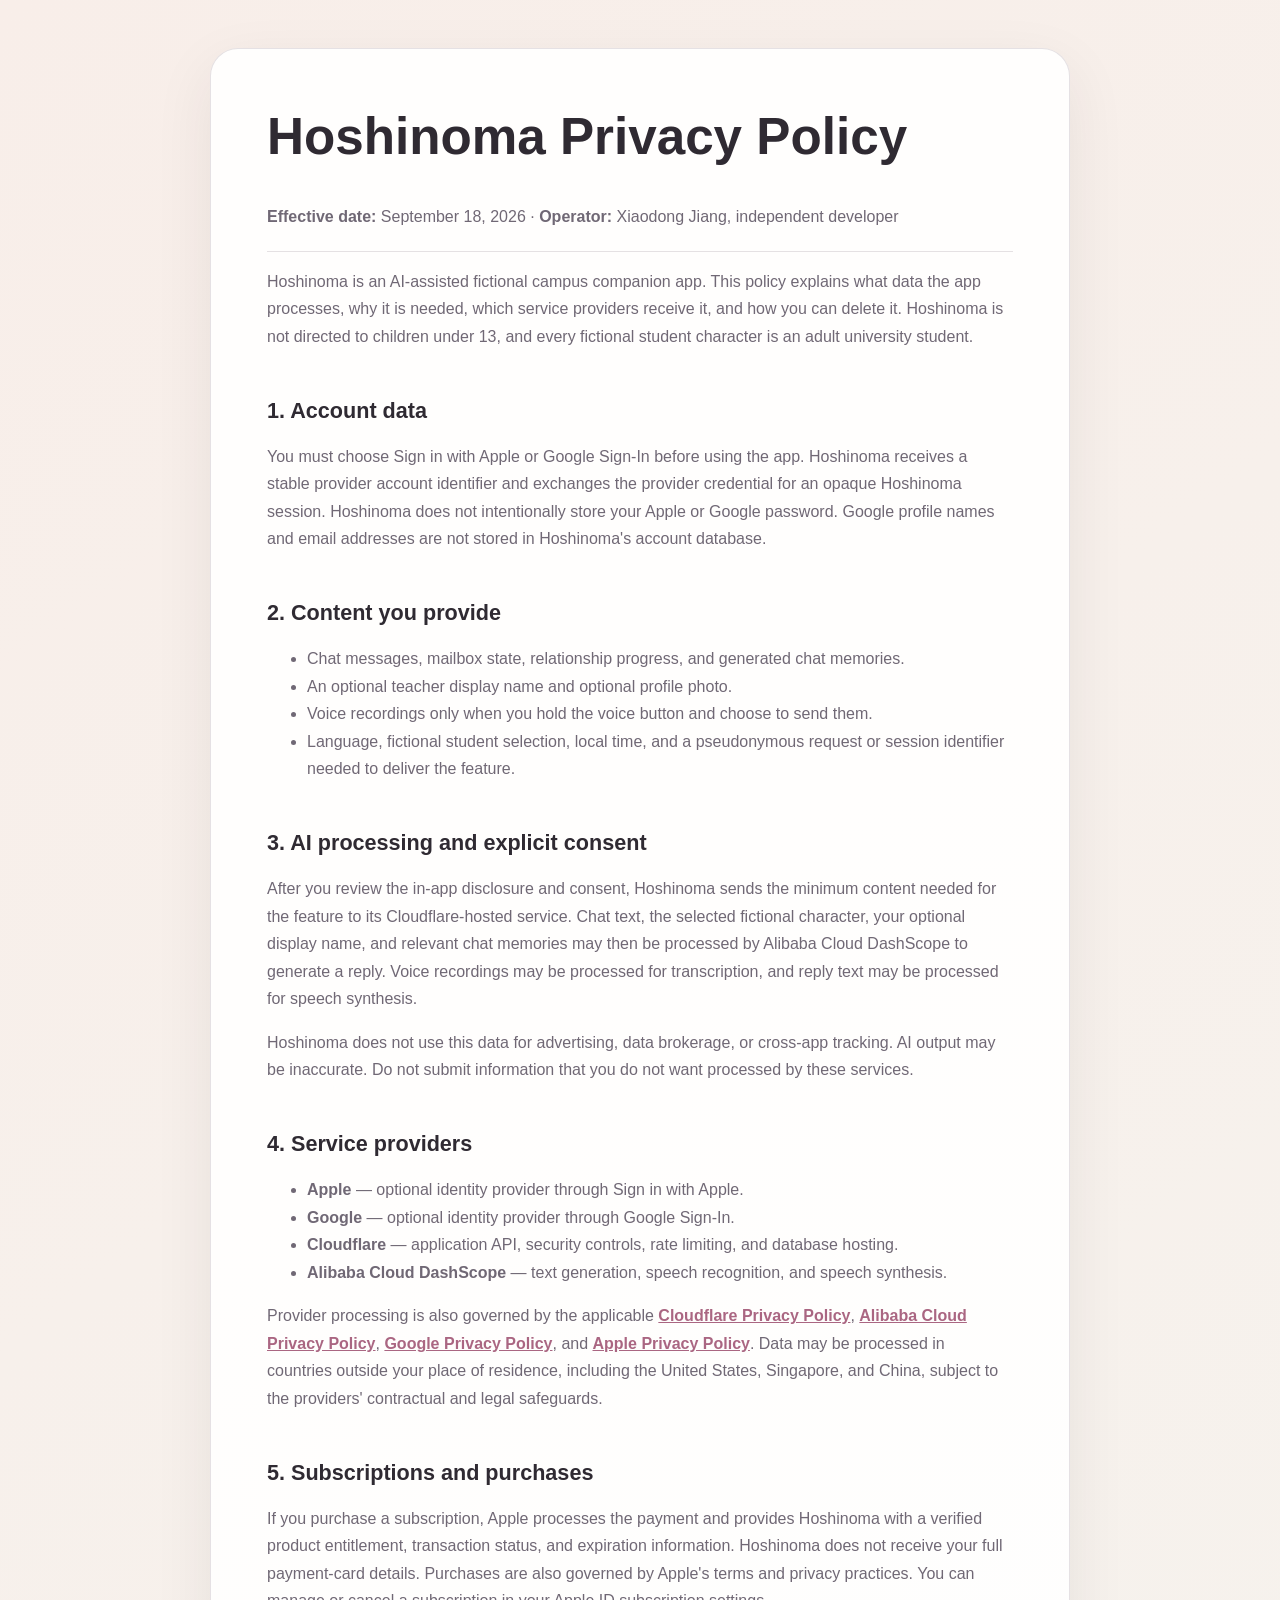
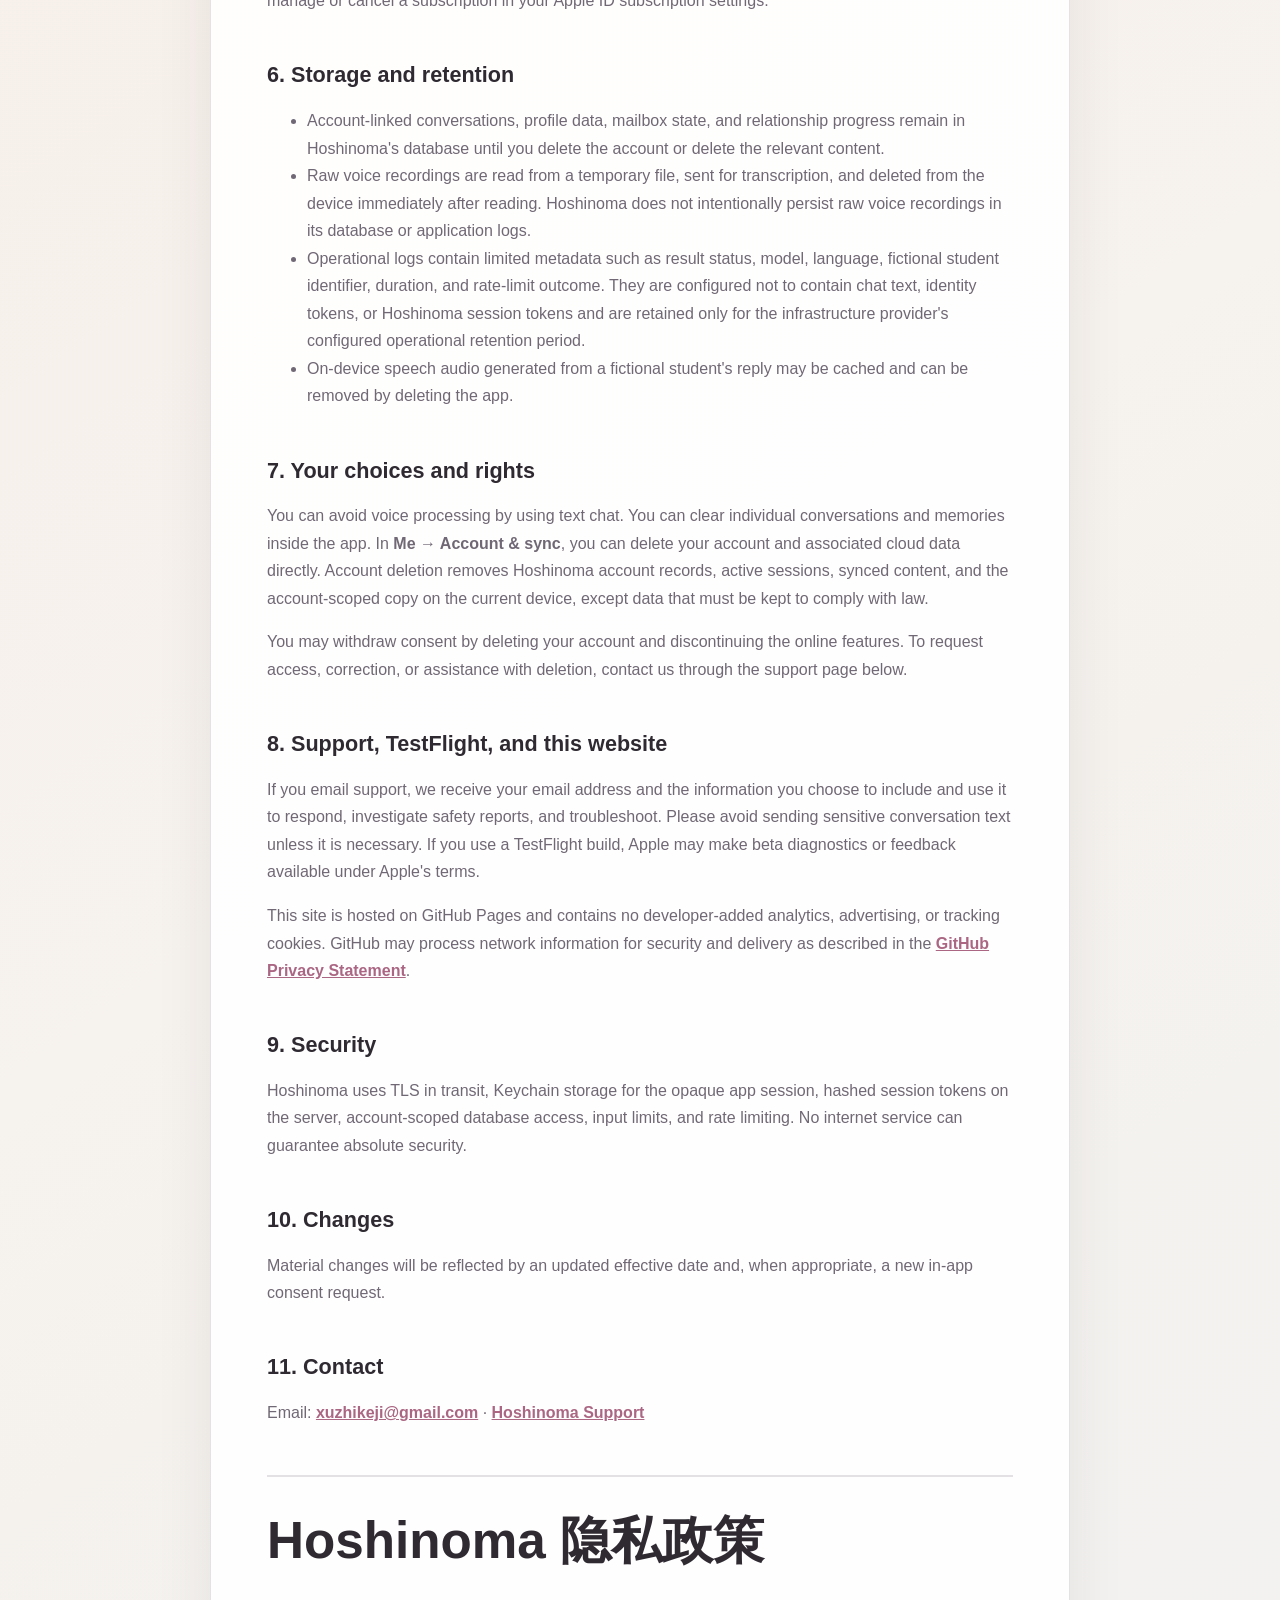
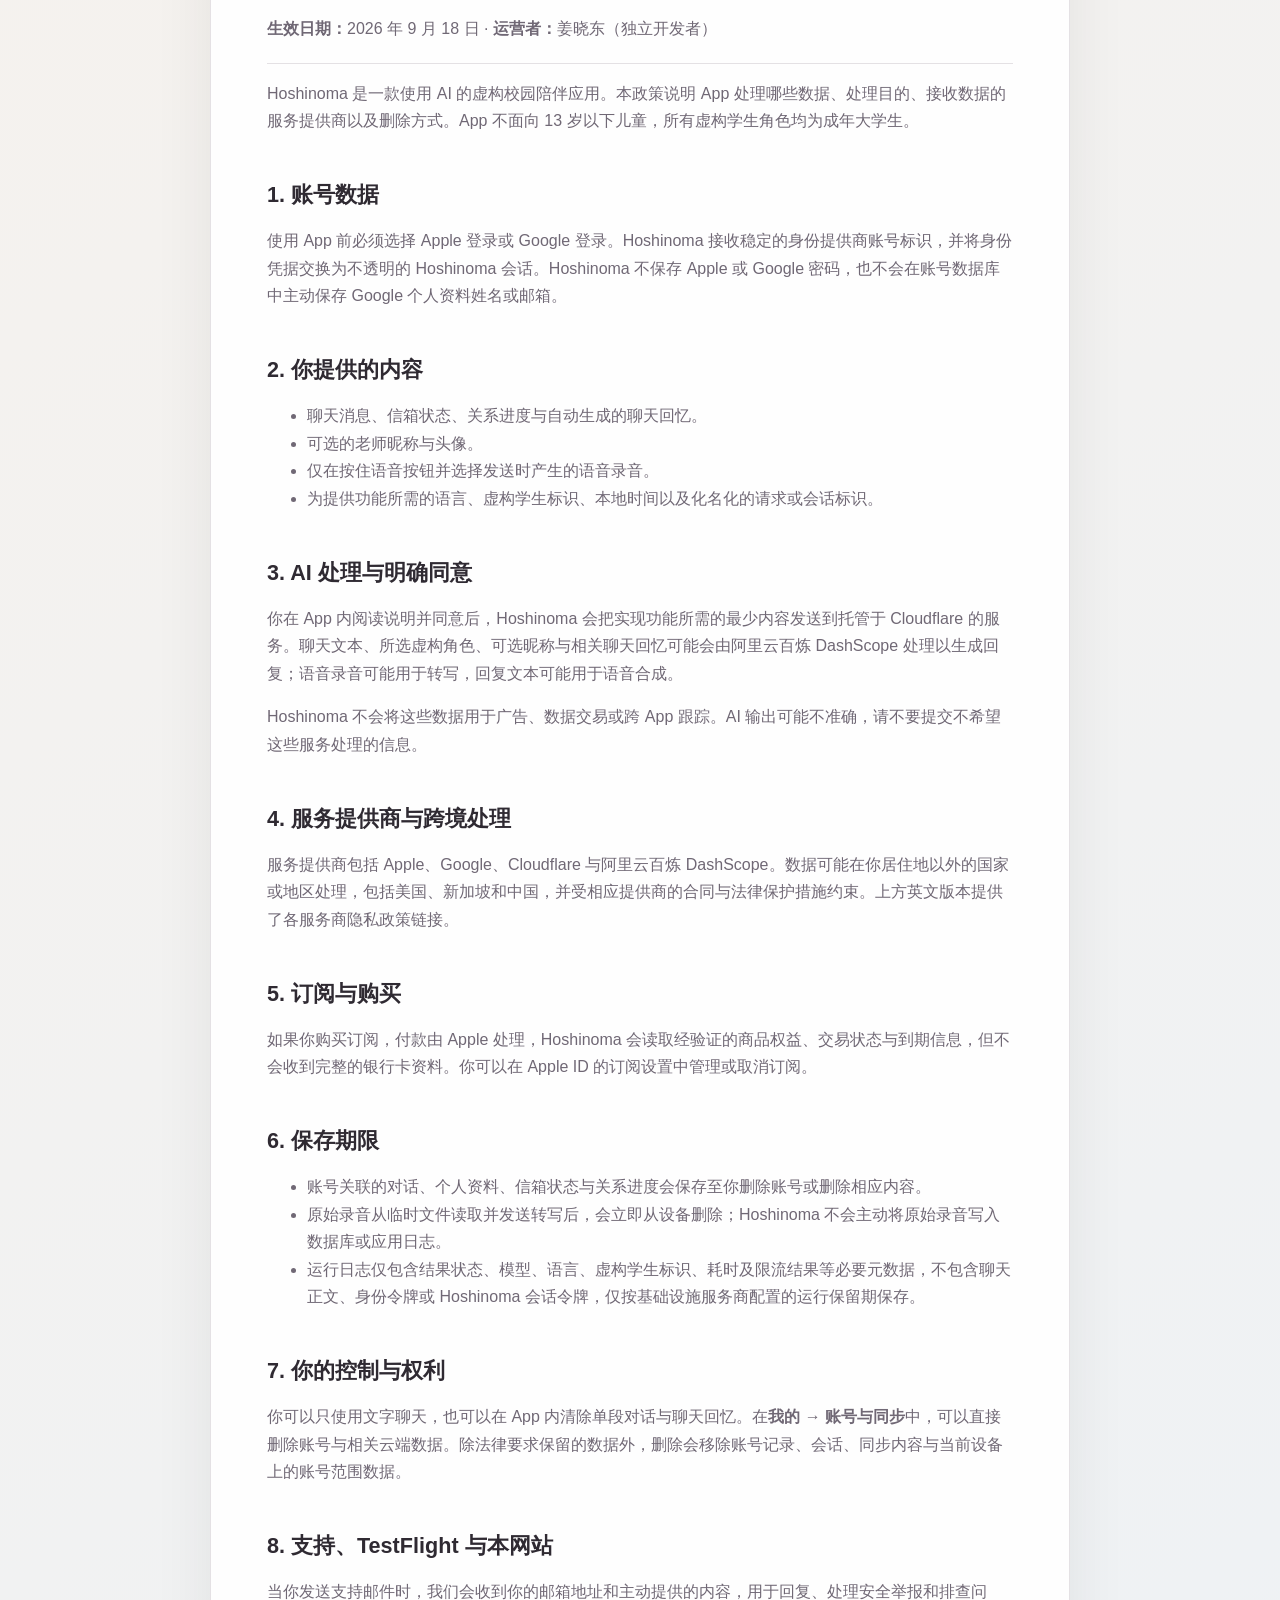
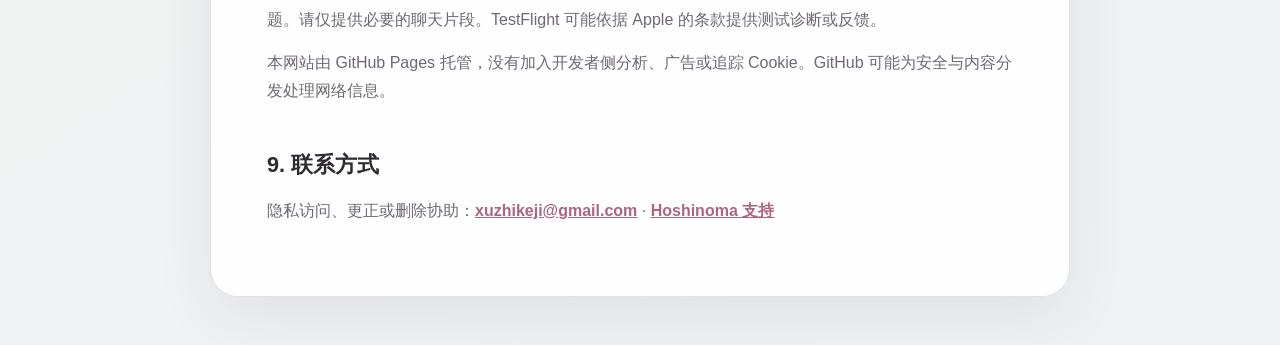
==== privacy-policy.html @ c095a9c9 "Publish Hoshinoma privacy and support pages" ====
<!doctype html>
<html lang="en">
<head>
  <meta charset="utf-8">
  <meta name="viewport" content="width=device-width, initial-scale=1">
  <meta name="description" content="Privacy Policy for the Hoshinoma iOS app">
  <title>Hoshinoma Privacy Policy</title>
  <link rel="stylesheet" href="styles.css">
</head>
<body>
<main>
  <h1>Hoshinoma Privacy Policy</h1>
  <p class="meta"><strong>Effective date:</strong> September 18, 2026 · <strong>Operator:</strong> Xiaodong Jiang, independent developer</p>

  <p>Hoshinoma is an AI-assisted fictional campus companion app. This policy explains what data the app processes, why it is needed, which service providers receive it, and how you can delete it. Hoshinoma is not directed to children under 13, and every fictional student character is an adult university student.</p>

  <h2>1. Account data</h2>
  <p>You must choose Sign in with Apple or Google Sign-In before using the app. Hoshinoma receives a stable provider account identifier and exchanges the provider credential for an opaque Hoshinoma session. Hoshinoma does not intentionally store your Apple or Google password. Google profile names and email addresses are not stored in Hoshinoma's account database.</p>

  <h2>2. Content you provide</h2>
  <ul>
    <li>Chat messages, mailbox state, relationship progress, and generated chat memories.</li>
    <li>An optional teacher display name and optional profile photo.</li>
    <li>Voice recordings only when you hold the voice button and choose to send them.</li>
    <li>Language, fictional student selection, local time, and a pseudonymous request or session identifier needed to deliver the feature.</li>
  </ul>

  <h2>3. AI processing and explicit consent</h2>
  <p>After you review the in-app disclosure and consent, Hoshinoma sends the minimum content needed for the feature to its Cloudflare-hosted service. Chat text, the selected fictional character, your optional display name, and relevant chat memories may then be processed by Alibaba Cloud DashScope to generate a reply. Voice recordings may be processed for transcription, and reply text may be processed for speech synthesis.</p>
  <p>Hoshinoma does not use this data for advertising, data brokerage, or cross-app tracking. AI output may be inaccurate. Do not submit information that you do not want processed by these services.</p>

  <h2>4. Service providers</h2>
  <ul>
    <li><strong>Apple</strong> — optional identity provider through Sign in with Apple.</li>
    <li><strong>Google</strong> — optional identity provider through Google Sign-In.</li>
    <li><strong>Cloudflare</strong> — application API, security controls, rate limiting, and database hosting.</li>
    <li><strong>Alibaba Cloud DashScope</strong> — text generation, speech recognition, and speech synthesis.</li>
  </ul>
  <p>Provider processing is also governed by the applicable <a href="https://www.cloudflare.com/privacypolicy/">Cloudflare Privacy Policy</a>, <a href="https://www.alibabacloud.com/help/en/legal/latest/privacy-policy">Alibaba Cloud Privacy Policy</a>, <a href="https://policies.google.com/privacy">Google Privacy Policy</a>, and <a href="https://www.apple.com/legal/privacy/">Apple Privacy Policy</a>. Data may be processed in countries outside your place of residence, including the United States, Singapore, and China, subject to the providers' contractual and legal safeguards.</p>

  <h2>5. Subscriptions and purchases</h2>
  <p>If you purchase a subscription, Apple processes the payment and provides Hoshinoma with a verified product entitlement, transaction status, and expiration information. Hoshinoma does not receive your full payment-card details. Purchases are also governed by Apple's terms and privacy practices. You can manage or cancel a subscription in your Apple ID subscription settings.</p>

  <h2>6. Storage and retention</h2>
  <ul>
    <li>Account-linked conversations, profile data, mailbox state, and relationship progress remain in Hoshinoma's database until you delete the account or delete the relevant content.</li>
    <li>Raw voice recordings are read from a temporary file, sent for transcription, and deleted from the device immediately after reading. Hoshinoma does not intentionally persist raw voice recordings in its database or application logs.</li>
    <li>Operational logs contain limited metadata such as result status, model, language, fictional student identifier, duration, and rate-limit outcome. They are configured not to contain chat text, identity tokens, or Hoshinoma session tokens and are retained only for the infrastructure provider's configured operational retention period.</li>
    <li>On-device speech audio generated from a fictional student's reply may be cached and can be removed by deleting the app.</li>
  </ul>

  <h2>7. Your choices and rights</h2>
  <p>You can avoid voice processing by using text chat. You can clear individual conversations and memories inside the app. In <strong>Me → Account &amp; sync</strong>, you can delete your account and associated cloud data directly. Account deletion removes Hoshinoma account records, active sessions, synced content, and the account-scoped copy on the current device, except data that must be kept to comply with law.</p>
  <p>You may withdraw consent by deleting your account and discontinuing the online features. To request access, correction, or assistance with deletion, contact us through the support page below.</p>

  <h2>8. Support, TestFlight, and this website</h2>
  <p>If you email support, we receive your email address and the information you choose to include and use it to respond, investigate safety reports, and troubleshoot. Please avoid sending sensitive conversation text unless it is necessary. If you use a TestFlight build, Apple may make beta diagnostics or feedback available under Apple's terms.</p>
  <p>This site is hosted on GitHub Pages and contains no developer-added analytics, advertising, or tracking cookies. GitHub may process network information for security and delivery as described in the <a href="https://docs.github.com/en/site-policy/privacy-policies/github-general-privacy-statement">GitHub Privacy Statement</a>.</p>

  <h2>9. Security</h2>
  <p>Hoshinoma uses TLS in transit, Keychain storage for the opaque app session, hashed session tokens on the server, account-scoped database access, input limits, and rate limiting. No internet service can guarantee absolute security.</p>

  <h2>10. Changes</h2>
  <p>Material changes will be reflected by an updated effective date and, when appropriate, a new in-app consent request.</p>

  <h2>11. Contact</h2>
  <p>Email: <a href="mailto:xuzhikeji@gmail.com">xuzhikeji@gmail.com</a> · <a href="support.html">Hoshinoma Support</a></p>

  <section class="language" lang="zh-Hans">
    <h1>Hoshinoma 隐私政策</h1>
    <p class="meta"><strong>生效日期：</strong>2026 年 9 月 18 日 · <strong>运营者：</strong>姜晓东（独立开发者）</p>
    <p>Hoshinoma 是一款使用 AI 的虚构校园陪伴应用。本政策说明 App 处理哪些数据、处理目的、接收数据的服务提供商以及删除方式。App 不面向 13 岁以下儿童，所有虚构学生角色均为成年大学生。</p>

    <h2>1. 账号数据</h2>
    <p>使用 App 前必须选择 Apple 登录或 Google 登录。Hoshinoma 接收稳定的身份提供商账号标识，并将身份凭据交换为不透明的 Hoshinoma 会话。Hoshinoma 不保存 Apple 或 Google 密码，也不会在账号数据库中主动保存 Google 个人资料姓名或邮箱。</p>

    <h2>2. 你提供的内容</h2>
    <ul>
      <li>聊天消息、信箱状态、关系进度与自动生成的聊天回忆。</li>
      <li>可选的老师昵称与头像。</li>
      <li>仅在按住语音按钮并选择发送时产生的语音录音。</li>
      <li>为提供功能所需的语言、虚构学生标识、本地时间以及化名化的请求或会话标识。</li>
    </ul>

    <h2>3. AI 处理与明确同意</h2>
    <p>你在 App 内阅读说明并同意后，Hoshinoma 会把实现功能所需的最少内容发送到托管于 Cloudflare 的服务。聊天文本、所选虚构角色、可选昵称与相关聊天回忆可能会由阿里云百炼 DashScope 处理以生成回复；语音录音可能用于转写，回复文本可能用于语音合成。</p>
    <p>Hoshinoma 不会将这些数据用于广告、数据交易或跨 App 跟踪。AI 输出可能不准确，请不要提交不希望这些服务处理的信息。</p>

    <h2>4. 服务提供商与跨境处理</h2>
    <p>服务提供商包括 Apple、Google、Cloudflare 与阿里云百炼 DashScope。数据可能在你居住地以外的国家或地区处理，包括美国、新加坡和中国，并受相应提供商的合同与法律保护措施约束。上方英文版本提供了各服务商隐私政策链接。</p>

    <h2>5. 订阅与购买</h2>
    <p>如果你购买订阅，付款由 Apple 处理，Hoshinoma 会读取经验证的商品权益、交易状态与到期信息，但不会收到完整的银行卡资料。你可以在 Apple ID 的订阅设置中管理或取消订阅。</p>

    <h2>6. 保存期限</h2>
    <ul>
      <li>账号关联的对话、个人资料、信箱状态与关系进度会保存至你删除账号或删除相应内容。</li>
      <li>原始录音从临时文件读取并发送转写后，会立即从设备删除；Hoshinoma 不会主动将原始录音写入数据库或应用日志。</li>
      <li>运行日志仅包含结果状态、模型、语言、虚构学生标识、耗时及限流结果等必要元数据，不包含聊天正文、身份令牌或 Hoshinoma 会话令牌，仅按基础设施服务商配置的运行保留期保存。</li>
    </ul>

    <h2>7. 你的控制与权利</h2>
    <p>你可以只使用文字聊天，也可以在 App 内清除单段对话与聊天回忆。在<strong>我的 → 账号与同步</strong>中，可以直接删除账号与相关云端数据。除法律要求保留的数据外，删除会移除账号记录、会话、同步内容与当前设备上的账号范围数据。</p>

    <h2>8. 支持、TestFlight 与本网站</h2>
    <p>当你发送支持邮件时，我们会收到你的邮箱地址和主动提供的内容，用于回复、处理安全举报和排查问题。请仅提供必要的聊天片段。TestFlight 可能依据 Apple 的条款提供测试诊断或反馈。</p>
    <p>本网站由 GitHub Pages 托管，没有加入开发者侧分析、广告或追踪 Cookie。GitHub 可能为安全与内容分发处理网络信息。</p>

    <h2>9. 联系方式</h2>
    <p>隐私访问、更正或删除协助：<a href="mailto:xuzhikeji@gmail.com">xuzhikeji@gmail.com</a> · <a href="support.html">Hoshinoma 支持</a></p>
  </section>
</main>
</body>
</html>
---- styles.css ----
:root {
  color-scheme: light dark;
  --bg: #f6f2ed;
  --surface: rgba(255, 255, 255, 0.9);
  --ink: #2f2a32;
  --soft: #706875;
  --accent: #aa6682;
  --line: rgba(75, 55, 70, 0.14);
}

* { box-sizing: border-box; }

body {
  margin: 0;
  background: linear-gradient(145deg, #f8eee9 0%, var(--bg) 45%, #eef2f5 100%);
  color: var(--ink);
  font: 16px/1.72 -apple-system, BlinkMacSystemFont, "Segoe UI", sans-serif;
}

main {
  width: min(860px, calc(100% - 32px));
  margin: 48px auto;
  padding: clamp(24px, 6vw, 56px);
  background: var(--surface);
  border: 1px solid var(--line);
  border-radius: 28px;
  box-shadow: 0 20px 60px rgba(55, 40, 50, 0.08);
}

h1, h2 { line-height: 1.25; }
h1 { margin-top: 0; font-size: clamp(2rem, 6vw, 3.2rem); }
h2 { margin-top: 2.2em; font-size: 1.35rem; }
p, li { color: var(--soft); }
a { color: var(--accent); font-weight: 650; }
.meta { padding-bottom: 20px; border-bottom: 1px solid var(--line); }
.language { margin-top: 48px; padding-top: 32px; border-top: 2px solid var(--line); }
.actions { display: flex; flex-wrap: wrap; gap: 12px; margin-top: 28px; }
.button { padding: 10px 16px; border-radius: 999px; background: var(--accent); color: white; text-decoration: none; }

@media (prefers-color-scheme: dark) {
  :root { --bg: #17151a; --surface: rgba(34, 30, 37, 0.94); --ink: #f7edf2; --soft: #c9bec6; --line: rgba(255,255,255,.13); }
  body { background: linear-gradient(145deg, #251b22 0%, var(--bg) 55%, #172027 100%); }
}
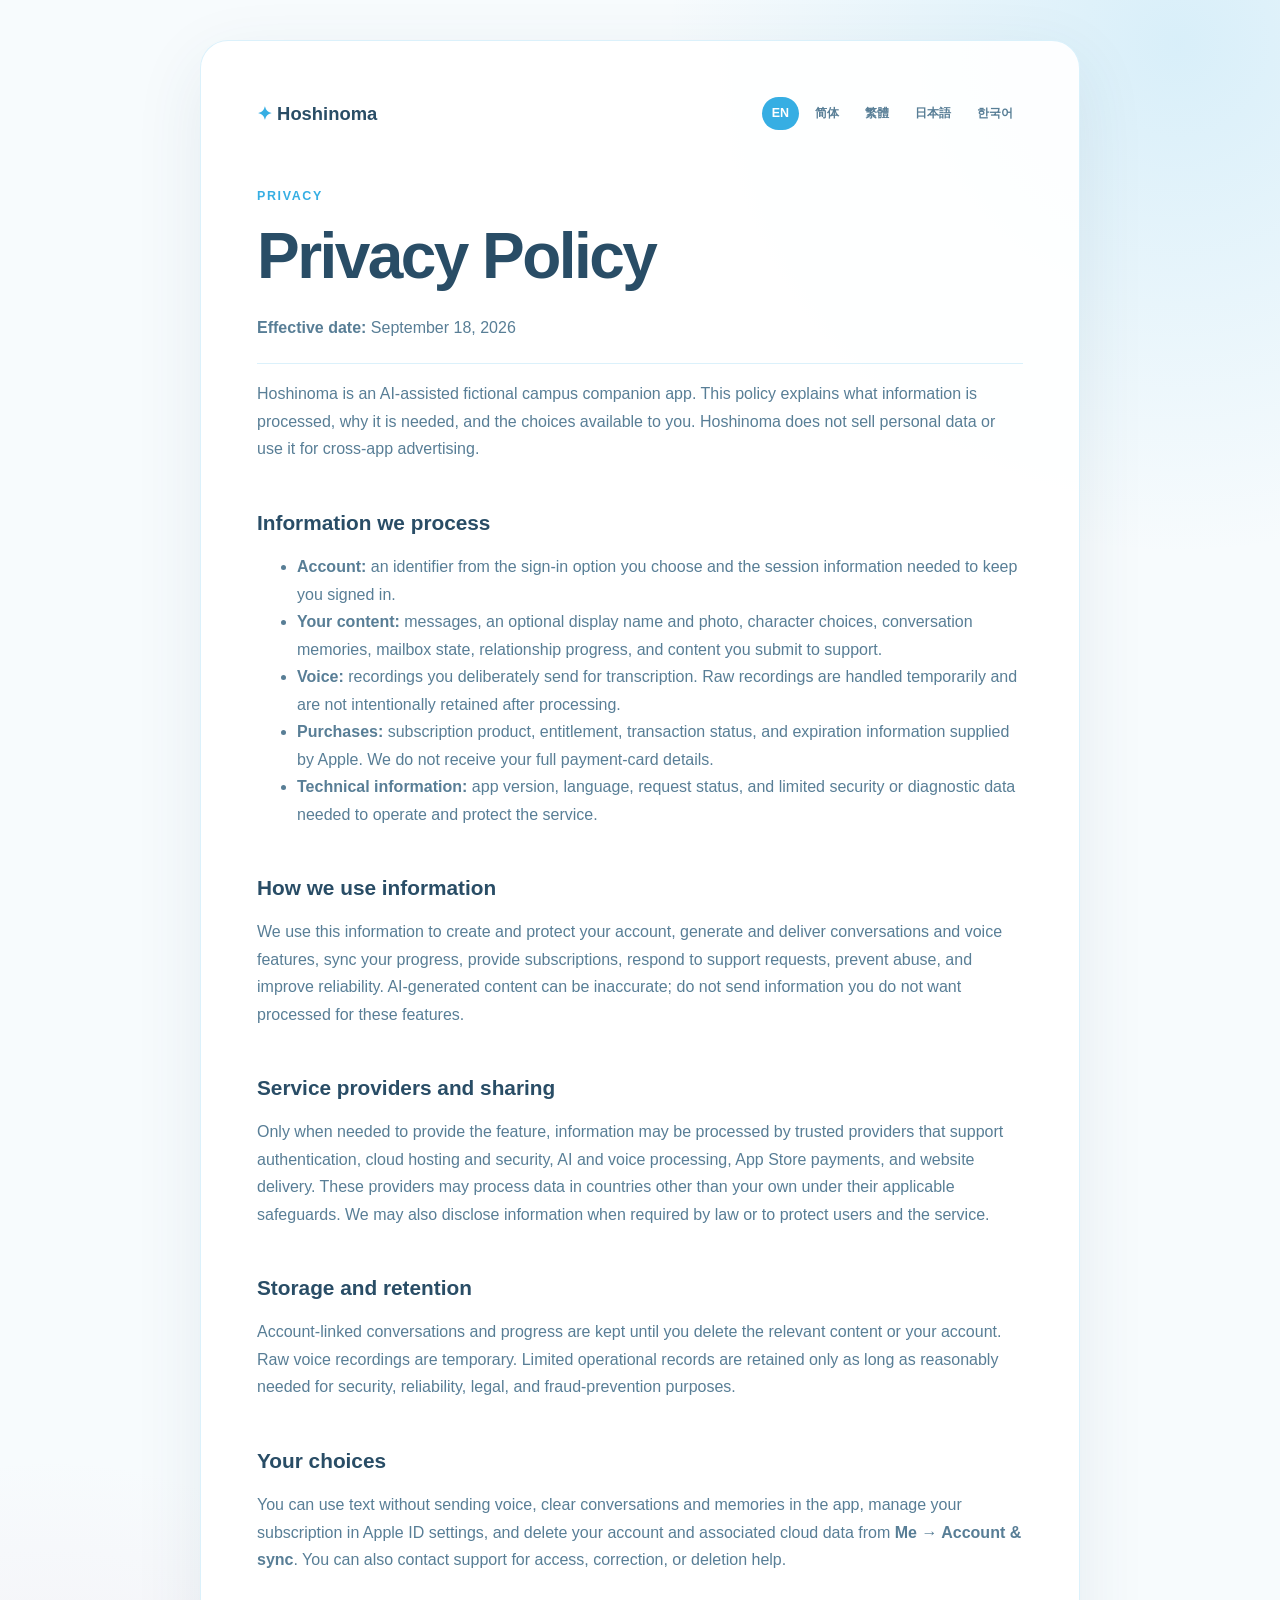
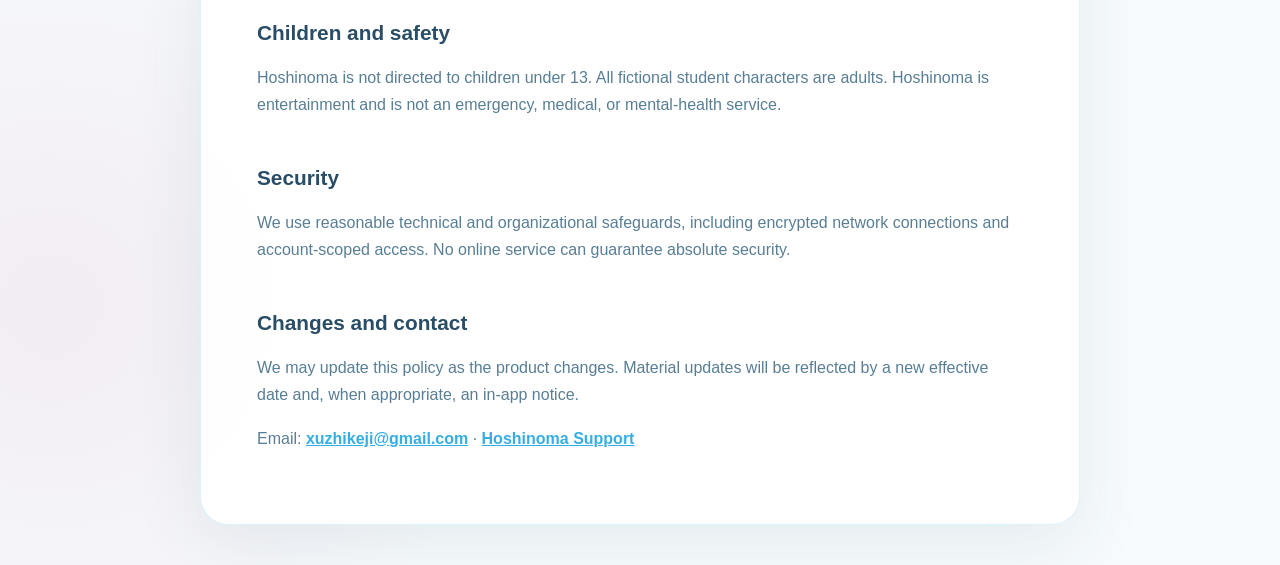
==== commit 6ce03a05: "Localize privacy and support pages" ====
--- a/privacy-policy.html
+++ b/privacy-policy.html
@@ -6,109 +6,171 @@
   <meta name="description" content="Privacy Policy for the Hoshinoma iOS app">
   <title>Hoshinoma Privacy Policy</title>
   <link rel="stylesheet" href="styles.css">
+  <script>document.documentElement.classList.add('js')</script>
 </head>
 <body>
 <main>
-  <h1>Hoshinoma Privacy Policy</h1>
-  <p class="meta"><strong>Effective date:</strong> September 18, 2026 · <strong>Operator:</strong> Xiaodong Jiang, independent developer</p>
+  <header class="site-header">
+    <a class="brand" href="index.html"><span aria-hidden="true">✦</span> Hoshinoma</a>
+    <nav class="language-picker" aria-label="Language">
+      <a href="#en" data-language="en">EN</a>
+      <a href="#zh-Hans" data-language="zh-Hans">简体</a>
+      <a href="#zh-Hant" data-language="zh-Hant">繁體</a>
+      <a href="#ja" data-language="ja">日本語</a>
+      <a href="#ko" data-language="ko">한국어</a>
+    </nav>
+  </header>
 
-  <p>Hoshinoma is an AI-assisted fictional campus companion app. This policy explains what data the app processes, why it is needed, which service providers receive it, and how you can delete it. Hoshinoma is not directed to children under 13, and every fictional student character is an adult university student.</p>
+  <article id="en" class="locale-panel" lang="en">
+    <p class="eyebrow">Privacy</p>
+    <h1>Privacy Policy</h1>
+    <p class="meta"><strong>Effective date:</strong> September 18, 2026</p>
+    <p>Hoshinoma is an AI-assisted fictional campus companion app. This policy explains what information is processed, why it is needed, and the choices available to you. Hoshinoma does not sell personal data or use it for cross-app advertising.</p>
+    <h2>Information we process</h2>
+    <ul>
+      <li><strong>Account:</strong> an identifier from the sign-in option you choose and the session information needed to keep you signed in.</li>
+      <li><strong>Your content:</strong> messages, an optional display name and photo, character choices, conversation memories, mailbox state, relationship progress, and content you submit to support.</li>
+      <li><strong>Voice:</strong> recordings you deliberately send for transcription. Raw recordings are handled temporarily and are not intentionally retained after processing.</li>
+      <li><strong>Purchases:</strong> subscription product, entitlement, transaction status, and expiration information supplied by Apple. We do not receive your full payment-card details.</li>
+      <li><strong>Technical information:</strong> app version, language, request status, and limited security or diagnostic data needed to operate and protect the service.</li>
+    </ul>
+    <h2>How we use information</h2>
+    <p>We use this information to create and protect your account, generate and deliver conversations and voice features, sync your progress, provide subscriptions, respond to support requests, prevent abuse, and improve reliability. AI-generated content can be inaccurate; do not send information you do not want processed for these features.</p>
+    <h2>Service providers and sharing</h2>
+    <p>Only when needed to provide the feature, information may be processed by trusted providers that support authentication, cloud hosting and security, AI and voice processing, App Store payments, and website delivery. These providers may process data in countries other than your own under their applicable safeguards. We may also disclose information when required by law or to protect users and the service.</p>
+    <h2>Storage and retention</h2>
+    <p>Account-linked conversations and progress are kept until you delete the relevant content or your account. Raw voice recordings are temporary. Limited operational records are retained only as long as reasonably needed for security, reliability, legal, and fraud-prevention purposes.</p>
+    <h2>Your choices</h2>
+    <p>You can use text without sending voice, clear conversations and memories in the app, manage your subscription in Apple ID settings, and delete your account and associated cloud data from <strong>Me → Account &amp; sync</strong>. You can also contact support for access, correction, or deletion help.</p>
+    <h2>Children and safety</h2>
+    <p>Hoshinoma is not directed to children under 13. All fictional student characters are adults. Hoshinoma is entertainment and is not an emergency, medical, or mental-health service.</p>
+    <h2>Security</h2>
+    <p>We use reasonable technical and organizational safeguards, including encrypted network connections and account-scoped access. No online service can guarantee absolute security.</p>
+    <h2>Changes and contact</h2>
+    <p>We may update this policy as the product changes. Material updates will be reflected by a new effective date and, when appropriate, an in-app notice.</p>
+    <p>Email: <a href="mailto:xuzhikeji@gmail.com">xuzhikeji@gmail.com</a> · <a href="support.html#en">Hoshinoma Support</a></p>
+  </article>
 
-  <h2>1. Account data</h2>
-  <p>You must choose Sign in with Apple or Google Sign-In before using the app. Hoshinoma receives a stable provider account identifier and exchanges the provider credential for an opaque Hoshinoma session. Hoshinoma does not intentionally store your Apple or Google password. Google profile names and email addresses are not stored in Hoshinoma's account database.</p>
+  <article id="zh-Hans" class="locale-panel" lang="zh-Hans">
+    <p class="eyebrow">隐私</p>
+    <h1>隐私政策</h1>
+    <p class="meta"><strong>生效日期：</strong>2026 年 9 月 18 日</p>
+    <p>Hoshinoma 是一款使用 AI 的虚构校园陪伴应用。本政策说明我们处理哪些信息、为什么需要这些信息，以及你可以如何进行控制。Hoshinoma 不出售个人数据，也不会将其用于跨 App 广告。</p>
+    <h2>我们处理的信息</h2>
+    <ul>
+      <li><strong>账号：</strong>你所选登录方式提供的账号标识，以及保持登录所需的会话信息。</li>
+      <li><strong>你提供的内容：</strong>消息、可选昵称与头像、角色选择、对话回忆、信箱状态、关系进度，以及你提交给支持团队的内容。</li>
+      <li><strong>语音：</strong>你主动发送并用于转写的录音。原始录音仅作临时处理，处理完成后不会被主动保留。</li>
+      <li><strong>购买：</strong>Apple 提供的订阅商品、权益、交易状态和到期信息。我们不会收到完整的银行卡资料。</li>
+      <li><strong>技术信息：</strong>为运行和保护服务所需的 App 版本、语言、请求状态及有限的安全或诊断数据。</li>
+    </ul>
+    <h2>信息用途</h2>
+    <p>这些信息用于创建和保护账号、生成并提供对话与语音功能、同步进度、提供订阅、回复支持请求、防止滥用及提高可靠性。AI 生成内容可能不准确；请勿发送不希望为这些功能处理的信息。</p>
+    <h2>服务提供商与共享</h2>
+    <p>仅在提供功能所必需时，信息可能由支持身份验证、云端托管与安全、AI 与语音处理、App Store 付款及网站分发的可信服务提供商处理。这些服务提供商可能依据适用的保护措施在你所在国家或地区之外处理数据。法律要求或保护用户与服务时，我们也可能披露信息。</p>
+    <h2>保存期限</h2>
+    <p>账号关联的对话与进度会保存至你删除相关内容或账号。原始录音仅作临时处理。有限的运行记录仅在安全、可靠性、法律与防欺诈所合理需要的期限内保存。</p>
+    <h2>你的选择</h2>
+    <p>你可以只使用文字而不发送语音，可在 App 内清除对话和回忆，在 Apple ID 设置中管理订阅，也可以在<strong>我的 → 账号与同步</strong>中删除账号及相关云端数据。你还可以联系支持团队获取访问、更正或删除协助。</p>
+    <h2>儿童与安全</h2>
+    <p>Hoshinoma 不面向 13 岁以下儿童，所有虚构学生角色均为成年人。Hoshinoma 属于娱乐产品，不是紧急、医疗或心理健康服务。</p>
+    <h2>安全措施</h2>
+    <p>我们采取合理的技术与组织措施，包括加密网络连接和按账号隔离的访问控制。任何在线服务都无法保证绝对安全。</p>
+    <h2>变更与联系</h2>
+    <p>我们可能随产品变化更新本政策。重大更新会通过新的生效日期体现，并在适当情况下提供 App 内提示。</p>
+    <p>邮箱：<a href="mailto:xuzhikeji@gmail.com">xuzhikeji@gmail.com</a> · <a href="support.html#zh-Hans">Hoshinoma 支持</a></p>
+  </article>
 
-  <h2>2. Content you provide</h2>
-  <ul>
-    <li>Chat messages, mailbox state, relationship progress, and generated chat memories.</li>
-    <li>An optional teacher display name and optional profile photo.</li>
-    <li>Voice recordings only when you hold the voice button and choose to send them.</li>
-    <li>Language, fictional student selection, local time, and a pseudonymous request or session identifier needed to deliver the feature.</li>
-  </ul>
+  <article id="zh-Hant" class="locale-panel" lang="zh-Hant">
+    <p class="eyebrow">隱私</p>
+    <h1>隱私權政策</h1>
+    <p class="meta"><strong>生效日期：</strong>2026 年 9 月 18 日</p>
+    <p>Hoshinoma 是一款使用 AI 的虛構校園陪伴 App。本政策說明我們處理哪些資訊、為何需要這些資訊，以及你可如何控制。Hoshinoma 不會出售個人資料，也不會將其用於跨 App 廣告。</p>
+    <h2>我們處理的資訊</h2>
+    <ul>
+      <li><strong>帳號：</strong>你所選登入方式提供的帳號識別碼，以及維持登入所需的工作階段資訊。</li>
+      <li><strong>你提供的內容：</strong>訊息、可選暱稱與頭像、角色選擇、對話記憶、信箱狀態、關係進度，以及你提交給支援團隊的內容。</li>
+      <li><strong>語音：</strong>你主動傳送並用於轉錄的錄音。原始錄音僅作暫時處理，完成後不會被主動保留。</li>
+      <li><strong>購買：</strong>Apple 提供的訂閱商品、權益、交易狀態與到期資訊。我們不會收到完整的信用卡資料。</li>
+      <li><strong>技術資訊：</strong>為運作及保護服務所需的 App 版本、語言、請求狀態及有限的安全或診斷資料。</li>
+    </ul>
+    <h2>資訊用途</h2>
+    <p>這些資訊用於建立及保護帳號、產生並提供對話與語音功能、同步進度、提供訂閱、回覆支援請求、防止濫用及提升可靠性。AI 產生內容可能不準確；請勿傳送不希望為這些功能處理的資訊。</p>
+    <h2>服務供應商與分享</h2>
+    <p>僅在提供功能所必需時，資訊可能由支援身分驗證、雲端託管與安全、AI 與語音處理、App Store 付款及網站傳遞的可信服務供應商處理。這些供應商可能依適用的保障措施在你所在國家或地區之外處理資料。法律要求或為保護使用者與服務時，我們也可能披露資訊。</p>
+    <h2>保存期限</h2>
+    <p>帳號關聯的對話與進度會保存至你刪除相關內容或帳號。原始錄音僅作暫時處理。有限的運作記錄只會在安全、可靠性、法律與防詐所合理需要的期限內保存。</p>
+    <h2>你的選擇</h2>
+    <p>你可以只使用文字而不傳送語音，可在 App 內清除對話與記憶，在 Apple ID 設定中管理訂閱，也可以在<strong>我的 → 帳號與同步</strong>中刪除帳號及相關雲端資料。你亦可聯絡支援團隊以取得存取、更正或刪除協助。</p>
+    <h2>兒童與安全</h2>
+    <p>Hoshinoma 不以 13 歲以下兒童為對象，所有虛構學生角色均為成年人。Hoshinoma 屬於娛樂產品，不是緊急、醫療或心理健康服務。</p>
+    <h2>安全措施</h2>
+    <p>我們採取合理的技術與組織措施，包括加密網路連線及依帳號隔離的存取控制。任何線上服務都無法保證絕對安全。</p>
+    <h2>變更與聯絡</h2>
+    <p>我們可能隨產品變化更新本政策。重大更新會以新的生效日期呈現，並在適當情況下提供 App 內通知。</p>
+    <p>電子郵件：<a href="mailto:xuzhikeji@gmail.com">xuzhikeji@gmail.com</a> · <a href="support.html#zh-Hant">Hoshinoma 支援</a></p>
+  </article>
 
-  <h2>3. AI processing and explicit consent</h2>
-  <p>After you review the in-app disclosure and consent, Hoshinoma sends the minimum content needed for the feature to its Cloudflare-hosted service. Chat text, the selected fictional character, your optional display name, and relevant chat memories may then be processed by Alibaba Cloud DashScope to generate a reply. Voice recordings may be processed for transcription, and reply text may be processed for speech synthesis.</p>
-  <p>Hoshinoma does not use this data for advertising, data brokerage, or cross-app tracking. AI output may be inaccurate. Do not submit information that you do not want processed by these services.</p>
+  <article id="ja" class="locale-panel" lang="ja">
+    <p class="eyebrow">プライバシー</p>
+    <h1>プライバシーポリシー</h1>
+    <p class="meta"><strong>施行日：</strong>2026年9月18日</p>
+    <p>Hoshinoma は、AI を活用した架空のキャンパス・コンパニオンアプリです。本ポリシーでは、処理する情報、その目的、および利用者が選択できる管理方法について説明します。Hoshinoma は個人データを販売せず、アプリをまたぐ広告には使用しません。</p>
+    <h2>処理する情報</h2>
+    <ul>
+      <li><strong>アカウント：</strong>選択したサインイン方法から提供される識別子と、ログイン状態の維持に必要なセッション情報。</li>
+      <li><strong>提供されたコンテンツ：</strong>メッセージ、任意の表示名と写真、キャラクターの選択、会話の記憶、メールボックスの状態、関係の進行状況、サポートへ送信した内容。</li>
+      <li><strong>音声：</strong>文字起こしのために利用者が明示的に送信した録音。元の録音は一時的に処理され、処理後に意図的に保持されることはありません。</li>
+      <li><strong>購入：</strong>Apple から提供されるサブスクリプション商品、利用権、取引状態、有効期限。カード番号全体を受け取ることはありません。</li>
+      <li><strong>技術情報：</strong>サービスの運用と保護に必要なアプリのバージョン、言語、リクエスト状態、および限定的なセキュリティ・診断情報。</li>
+    </ul>
+    <h2>利用目的</h2>
+    <p>アカウントの作成と保護、会話・音声機能の生成と提供、進行状況の同期、サブスクリプションの提供、サポート対応、不正利用の防止、信頼性の向上に使用します。AI が生成する内容は正確でない場合があります。これらの機能で処理されたくない情報は送信しないでください。</p>
+    <h2>サービス提供者と共有</h2>
+    <p>機能提供に必要な場合に限り、認証、クラウド運用とセキュリティ、AI・音声処理、App Store 決済、ウェブサイト配信を支える信頼できるサービス提供者が情報を処理することがあります。適用される保護措置のもと、居住国以外で処理される場合があります。また、法令上必要な場合、または利用者とサービスを保護するために情報を開示することがあります。</p>
+    <h2>保存期間</h2>
+    <p>アカウントに紐づく会話と進行状況は、該当コンテンツまたはアカウントを削除するまで保存されます。元の音声録音は一時的にのみ処理されます。限定的な運用記録は、セキュリティ、信頼性、法令対応、不正防止に合理的に必要な期間のみ保持されます。</p>
+    <h2>選択と管理</h2>
+    <p>音声を送らずテキストのみを利用したり、アプリ内で会話や記憶を削除したりできます。サブスクリプションは Apple ID の設定で管理でき、<strong>マイページ → アカウントと同期</strong>からアカウントと関連クラウドデータを削除できます。アクセス、訂正、削除のサポートはお問い合わせください。</p>
+    <h2>子どもと安全</h2>
+    <p>Hoshinoma は13歳未満の子どもを対象としていません。架空の学生キャラクターは全員成人です。本アプリは娯楽であり、緊急、医療、メンタルヘルスのサービスではありません。</p>
+    <h2>セキュリティ</h2>
+    <p>暗号化された通信やアカウント単位のアクセス制御など、合理的な技術的・組織的対策を講じています。ただし、オンラインサービスの完全な安全性を保証することはできません。</p>
+    <h2>変更とお問い合わせ</h2>
+    <p>製品の変更に伴い、本ポリシーを更新する場合があります。重要な更新は新しい施行日で示し、必要に応じてアプリ内でお知らせします。</p>
+    <p>メール：<a href="mailto:xuzhikeji@gmail.com">xuzhikeji@gmail.com</a> · <a href="support.html#ja">Hoshinoma サポート</a></p>
+  </article>
 
-  <h2>4. Service providers</h2>
-  <ul>
-    <li><strong>Apple</strong> — optional identity provider through Sign in with Apple.</li>
-    <li><strong>Google</strong> — optional identity provider through Google Sign-In.</li>
-    <li><strong>Cloudflare</strong> — application API, security controls, rate limiting, and database hosting.</li>
-    <li><strong>Alibaba Cloud DashScope</strong> — text generation, speech recognition, and speech synthesis.</li>
-  </ul>
-  <p>Provider processing is also governed by the applicable <a href="https://www.cloudflare.com/privacypolicy/">Cloudflare Privacy Policy</a>, <a href="https://www.alibabacloud.com/help/en/legal/latest/privacy-policy">Alibaba Cloud Privacy Policy</a>, <a href="https://policies.google.com/privacy">Google Privacy Policy</a>, and <a href="https://www.apple.com/legal/privacy/">Apple Privacy Policy</a>. Data may be processed in countries outside your place of residence, including the United States, Singapore, and China, subject to the providers' contractual and legal safeguards.</p>
-
-  <h2>5. Subscriptions and purchases</h2>
-  <p>If you purchase a subscription, Apple processes the payment and provides Hoshinoma with a verified product entitlement, transaction status, and expiration information. Hoshinoma does not receive your full payment-card details. Purchases are also governed by Apple's terms and privacy practices. You can manage or cancel a subscription in your Apple ID subscription settings.</p>
-
-  <h2>6. Storage and retention</h2>
-  <ul>
-    <li>Account-linked conversations, profile data, mailbox state, and relationship progress remain in Hoshinoma's database until you delete the account or delete the relevant content.</li>
-    <li>Raw voice recordings are read from a temporary file, sent for transcription, and deleted from the device immediately after reading. Hoshinoma does not intentionally persist raw voice recordings in its database or application logs.</li>
-    <li>Operational logs contain limited metadata such as result status, model, language, fictional student identifier, duration, and rate-limit outcome. They are configured not to contain chat text, identity tokens, or Hoshinoma session tokens and are retained only for the infrastructure provider's configured operational retention period.</li>
-    <li>On-device speech audio generated from a fictional student's reply may be cached and can be removed by deleting the app.</li>
-  </ul>
-
-  <h2>7. Your choices and rights</h2>
-  <p>You can avoid voice processing by using text chat. You can clear individual conversations and memories inside the app. In <strong>Me → Account &amp; sync</strong>, you can delete your account and associated cloud data directly. Account deletion removes Hoshinoma account records, active sessions, synced content, and the account-scoped copy on the current device, except data that must be kept to comply with law.</p>
-  <p>You may withdraw consent by deleting your account and discontinuing the online features. To request access, correction, or assistance with deletion, contact us through the support page below.</p>
-
-  <h2>8. Support, TestFlight, and this website</h2>
-  <p>If you email support, we receive your email address and the information you choose to include and use it to respond, investigate safety reports, and troubleshoot. Please avoid sending sensitive conversation text unless it is necessary. If you use a TestFlight build, Apple may make beta diagnostics or feedback available under Apple's terms.</p>
-  <p>This site is hosted on GitHub Pages and contains no developer-added analytics, advertising, or tracking cookies. GitHub may process network information for security and delivery as described in the <a href="https://docs.github.com/en/site-policy/privacy-policies/github-general-privacy-statement">GitHub Privacy Statement</a>.</p>
-
-  <h2>9. Security</h2>
-  <p>Hoshinoma uses TLS in transit, Keychain storage for the opaque app session, hashed session tokens on the server, account-scoped database access, input limits, and rate limiting. No internet service can guarantee absolute security.</p>
-
-  <h2>10. Changes</h2>
-  <p>Material changes will be reflected by an updated effective date and, when appropriate, a new in-app consent request.</p>
-
-  <h2>11. Contact</h2>
-  <p>Email: <a href="mailto:xuzhikeji@gmail.com">xuzhikeji@gmail.com</a> · <a href="support.html">Hoshinoma Support</a></p>
-
-  <section class="language" lang="zh-Hans">
-    <h1>Hoshinoma 隐私政策</h1>
-    <p class="meta"><strong>生效日期：</strong>2026 年 9 月 18 日 · <strong>运营者：</strong>姜晓东（独立开发者）</p>
-    <p>Hoshinoma 是一款使用 AI 的虚构校园陪伴应用。本政策说明 App 处理哪些数据、处理目的、接收数据的服务提供商以及删除方式。App 不面向 13 岁以下儿童，所有虚构学生角色均为成年大学生。</p>
-
-    <h2>1. 账号数据</h2>
-    <p>使用 App 前必须选择 Apple 登录或 Google 登录。Hoshinoma 接收稳定的身份提供商账号标识，并将身份凭据交换为不透明的 Hoshinoma 会话。Hoshinoma 不保存 Apple 或 Google 密码，也不会在账号数据库中主动保存 Google 个人资料姓名或邮箱。</p>
-
-    <h2>2. 你提供的内容</h2>
+  <article id="ko" class="locale-panel" lang="ko">
+    <p class="eyebrow">개인정보</p>
+    <h1>개인정보 처리방침</h1>
+    <p class="meta"><strong>시행일:</strong> 2026년 9월 18일</p>
+    <p>Hoshinoma는 AI를 활용한 가상의 캠퍼스 컴패니언 앱입니다. 이 방침은 처리하는 정보, 처리 목적, 이용자가 선택할 수 있는 관리 방법을 설명합니다. Hoshinoma는 개인정보를 판매하거나 앱 간 광고에 사용하지 않습니다.</p>
+    <h2>처리하는 정보</h2>
     <ul>
-      <li>聊天消息、信箱状态、关系进度与自动生成的聊天回忆。</li>
-      <li>可选的老师昵称与头像。</li>
-      <li>仅在按住语音按钮并选择发送时产生的语音录音。</li>
-      <li>为提供功能所需的语言、虚构学生标识、本地时间以及化名化的请求或会话标识。</li>
+      <li><strong>계정:</strong> 선택한 로그인 방식에서 제공되는 계정 식별자와 로그인 유지에 필요한 세션 정보.</li>
+      <li><strong>사용자 콘텐츠:</strong> 메시지, 선택적 표시 이름과 사진, 캐릭터 선택, 대화 기억, 우편함 상태, 관계 진행 상황, 고객지원에 보낸 내용.</li>
+      <li><strong>음성:</strong> 사용자가 직접 전송한 음성 인식용 녹음. 원본 녹음은 일시적으로 처리되며 처리 후 의도적으로 보관하지 않습니다.</li>
+      <li><strong>구매:</strong> Apple이 제공하는 구독 상품, 이용 권한, 거래 상태, 만료 정보. 전체 결제 카드 정보는 제공받지 않습니다.</li>
+      <li><strong>기술 정보:</strong> 서비스 운영과 보호에 필요한 앱 버전, 언어, 요청 상태 및 제한적인 보안·진단 정보.</li>
     </ul>
-
-    <h2>3. AI 处理与明确同意</h2>
-    <p>你在 App 内阅读说明并同意后，Hoshinoma 会把实现功能所需的最少内容发送到托管于 Cloudflare 的服务。聊天文本、所选虚构角色、可选昵称与相关聊天回忆可能会由阿里云百炼 DashScope 处理以生成回复；语音录音可能用于转写，回复文本可能用于语音合成。</p>
-    <p>Hoshinoma 不会将这些数据用于广告、数据交易或跨 App 跟踪。AI 输出可能不准确，请不要提交不希望这些服务处理的信息。</p>
-
-    <h2>4. 服务提供商与跨境处理</h2>
-    <p>服务提供商包括 Apple、Google、Cloudflare 与阿里云百炼 DashScope。数据可能在你居住地以外的国家或地区处理，包括美国、新加坡和中国，并受相应提供商的合同与法律保护措施约束。上方英文版本提供了各服务商隐私政策链接。</p>
-
-    <h2>5. 订阅与购买</h2>
-    <p>如果你购买订阅，付款由 Apple 处理，Hoshinoma 会读取经验证的商品权益、交易状态与到期信息，但不会收到完整的银行卡资料。你可以在 Apple ID 的订阅设置中管理或取消订阅。</p>
-
-    <h2>6. 保存期限</h2>
-    <ul>
-      <li>账号关联的对话、个人资料、信箱状态与关系进度会保存至你删除账号或删除相应内容。</li>
-      <li>原始录音从临时文件读取并发送转写后，会立即从设备删除；Hoshinoma 不会主动将原始录音写入数据库或应用日志。</li>
-      <li>运行日志仅包含结果状态、模型、语言、虚构学生标识、耗时及限流结果等必要元数据，不包含聊天正文、身份令牌或 Hoshinoma 会话令牌，仅按基础设施服务商配置的运行保留期保存。</li>
-    </ul>
-
-    <h2>7. 你的控制与权利</h2>
-    <p>你可以只使用文字聊天，也可以在 App 内清除单段对话与聊天回忆。在<strong>我的 → 账号与同步</strong>中，可以直接删除账号与相关云端数据。除法律要求保留的数据外，删除会移除账号记录、会话、同步内容与当前设备上的账号范围数据。</p>
-
-    <h2>8. 支持、TestFlight 与本网站</h2>
-    <p>当你发送支持邮件时，我们会收到你的邮箱地址和主动提供的内容，用于回复、处理安全举报和排查问题。请仅提供必要的聊天片段。TestFlight 可能依据 Apple 的条款提供测试诊断或反馈。</p>
-    <p>本网站由 GitHub Pages 托管，没有加入开发者侧分析、广告或追踪 Cookie。GitHub 可能为安全与内容分发处理网络信息。</p>
-
-    <h2>9. 联系方式</h2>
-    <p>隐私访问、更正或删除协助：<a href="mailto:xuzhikeji@gmail.com">xuzhikeji@gmail.com</a> · <a href="support.html">Hoshinoma 支持</a></p>
-  </section>
+    <h2>정보 이용 목적</h2>
+    <p>계정 생성과 보호, 대화 및 음성 기능 제공, 진행 상황 동기화, 구독 제공, 고객지원 응답, 악용 방지, 안정성 개선을 위해 정보를 사용합니다. AI 생성 내용은 부정확할 수 있으므로 이러한 기능에서 처리되기를 원하지 않는 정보는 보내지 마세요.</p>
+    <h2>서비스 제공업체 및 공유</h2>
+    <p>기능 제공에 필요한 경우에만 인증, 클라우드 운영과 보안, AI 및 음성 처리, App Store 결제, 웹사이트 전송을 지원하는 신뢰할 수 있는 서비스 제공업체가 정보를 처리할 수 있습니다. 관련 보호조치에 따라 거주 국가 외에서 데이터가 처리될 수 있습니다. 법률상 요구되거나 이용자와 서비스를 보호하기 위해 정보를 공개할 수도 있습니다.</p>
+    <h2>보관 기간</h2>
+    <p>계정에 연결된 대화와 진행 상황은 관련 콘텐츠나 계정을 삭제할 때까지 보관됩니다. 원본 음성 녹음은 일시적으로만 처리합니다. 제한적인 운영 기록은 보안, 안정성, 법적 의무, 사기 방지에 합리적으로 필요한 기간만 보관합니다.</p>
+    <h2>이용자의 선택</h2>
+    <p>음성을 보내지 않고 텍스트만 사용할 수 있으며 앱에서 대화와 기억을 지울 수 있습니다. Apple ID 설정에서 구독을 관리하고, <strong>나 → 계정 및 동기화</strong>에서 계정과 관련 클라우드 데이터를 삭제할 수 있습니다. 열람, 정정 또는 삭제에 도움이 필요하면 고객지원에 문의하세요.</p>
+    <h2>아동 및 안전</h2>
+    <p>Hoshinoma는 만 13세 미만 아동을 대상으로 하지 않으며 모든 가상 학생 캐릭터는 성인입니다. Hoshinoma는 엔터테인먼트이며 응급, 의료 또는 정신건강 서비스가 아닙니다.</p>
+    <h2>보안</h2>
+    <p>암호화된 네트워크 연결과 계정별 접근 제어를 포함한 합리적인 기술적·관리적 보호조치를 사용합니다. 어떠한 온라인 서비스도 절대적인 보안을 보장할 수 없습니다.</p>
+    <h2>변경 및 문의</h2>
+    <p>제품 변경에 따라 이 방침을 업데이트할 수 있습니다. 중요한 변경은 새로운 시행일에 반영하고 필요한 경우 앱 내에서 안내합니다.</p>
+    <p>이메일: <a href="mailto:xuzhikeji@gmail.com">xuzhikeji@gmail.com</a> · <a href="support.html#ko">Hoshinoma 고객지원</a></p>
+  </article>
 </main>
+<script src="language.js"></script>
 </body>
 </html>
--- a/styles.css
+++ b/styles.css
@@ -1,43 +1,99 @@
 :root {
   color-scheme: light dark;
-  --bg: #f6f2ed;
-  --surface: rgba(255, 255, 255, 0.9);
-  --ink: #2f2a32;
-  --soft: #706875;
-  --accent: #aa6682;
-  --line: rgba(75, 55, 70, 0.14);
+  --bg: #f7fbfd;
+  --surface: rgba(255, 255, 255, 0.92);
+  --ink: #294d66;
+  --soft: #587e96;
+  --accent: #36aee3;
+  --line: rgba(77, 183, 232, 0.2);
 }
 
 * { box-sizing: border-box; }
 
 body {
   margin: 0;
-  background: linear-gradient(145deg, #f8eee9 0%, var(--bg) 45%, #eef2f5 100%);
+  min-height: 100vh;
+  background:
+    radial-gradient(circle at 92% 2%, rgba(77, 183, 232, 0.18), transparent 32rem),
+    radial-gradient(circle at 4% 88%, rgba(208, 137, 174, 0.13), transparent 28rem),
+    var(--bg);
   color: var(--ink);
   font: 16px/1.72 -apple-system, BlinkMacSystemFont, "Segoe UI", sans-serif;
 }
 
 main {
-  width: min(860px, calc(100% - 32px));
-  margin: 48px auto;
+  width: min(880px, calc(100% - 32px));
+  margin: 40px auto;
   padding: clamp(24px, 6vw, 56px);
   background: var(--surface);
   border: 1px solid var(--line);
   border-radius: 28px;
-  box-shadow: 0 20px 60px rgba(55, 40, 50, 0.08);
+  box-shadow: 0 22px 70px rgba(41, 77, 102, 0.09);
 }
 
+.site-header {
+  display: flex;
+  align-items: center;
+  justify-content: space-between;
+  gap: 20px;
+  margin-bottom: 56px;
+}
+
+.brand {
+  color: var(--ink);
+  font-size: 1.15rem;
+  font-weight: 780;
+  text-decoration: none;
+}
+
+.brand span, .hero-mark, .eyebrow { color: var(--accent); }
+
+.language-picker {
+  display: flex;
+  flex-wrap: wrap;
+  justify-content: flex-end;
+  gap: 6px;
+}
+
+.language-picker a {
+  padding: 6px 10px;
+  border-radius: 999px;
+  color: var(--soft);
+  font-size: 0.78rem;
+  font-weight: 700;
+  text-decoration: none;
+}
+
+.language-picker a:hover,
+.language-picker a.active {
+  color: white;
+  background: var(--accent);
+}
+
+.js .locale-panel { display: none; }
+.js .locale-panel.active { display: block; }
+
 h1, h2 { line-height: 1.25; }
-h1 { margin-top: 0; font-size: clamp(2rem, 6vw, 3.2rem); }
-h2 { margin-top: 2.2em; font-size: 1.35rem; }
+h1 { margin: 0 0 18px; font-size: clamp(2.25rem, 7vw, 4rem); letter-spacing: -0.04em; }
+h2 { margin-top: 2.25em; font-size: 1.3rem; }
 p, li { color: var(--soft); }
 a { color: var(--accent); font-weight: 650; }
-.meta { padding-bottom: 20px; border-bottom: 1px solid var(--line); }
-.language { margin-top: 48px; padding-top: 32px; border-top: 2px solid var(--line); }
-.actions { display: flex; flex-wrap: wrap; gap: 12px; margin-top: 28px; }
-.button { padding: 10px 16px; border-radius: 999px; background: var(--accent); color: white; text-decoration: none; }
+.eyebrow { margin-bottom: 8px; font-size: 0.78rem; font-weight: 800; letter-spacing: 0.13em; text-transform: uppercase; }
+.meta { padding-bottom: 22px; border-bottom: 1px solid var(--line); }
+.actions { display: flex; flex-wrap: wrap; gap: 12px; margin-top: 30px; }
+.button { padding: 11px 18px; border-radius: 999px; background: var(--accent); color: white; text-decoration: none; }
+.button.secondary { color: var(--ink); background: transparent; border: 1px solid var(--line); }
+.home { min-height: 540px; display: flex; flex-direction: column; justify-content: center; align-items: flex-start; }
+.hero-mark { font-size: 3.4rem; line-height: 1; margin-bottom: 26px; }
+.languages { font-size: 0.9rem; }
+
+@media (max-width: 680px) {
+  main { margin: 16px auto; border-radius: 22px; }
+  .site-header { align-items: flex-start; flex-direction: column; margin-bottom: 40px; }
+  .language-picker { justify-content: flex-start; }
+}
 
 @media (prefers-color-scheme: dark) {
-  :root { --bg: #17151a; --surface: rgba(34, 30, 37, 0.94); --ink: #f7edf2; --soft: #c9bec6; --line: rgba(255,255,255,.13); }
-  body { background: linear-gradient(145deg, #251b22 0%, var(--bg) 55%, #172027 100%); }
+  :root { --bg: #0e1b26; --surface: rgba(22, 42, 56, 0.94); --ink: #eaf4f8; --soft: #a9c0cc; --line: rgba(155, 205, 226, 0.2); }
+  body { background: radial-gradient(circle at 92% 2%, rgba(77, 183, 232, 0.13), transparent 32rem), var(--bg); }
 }
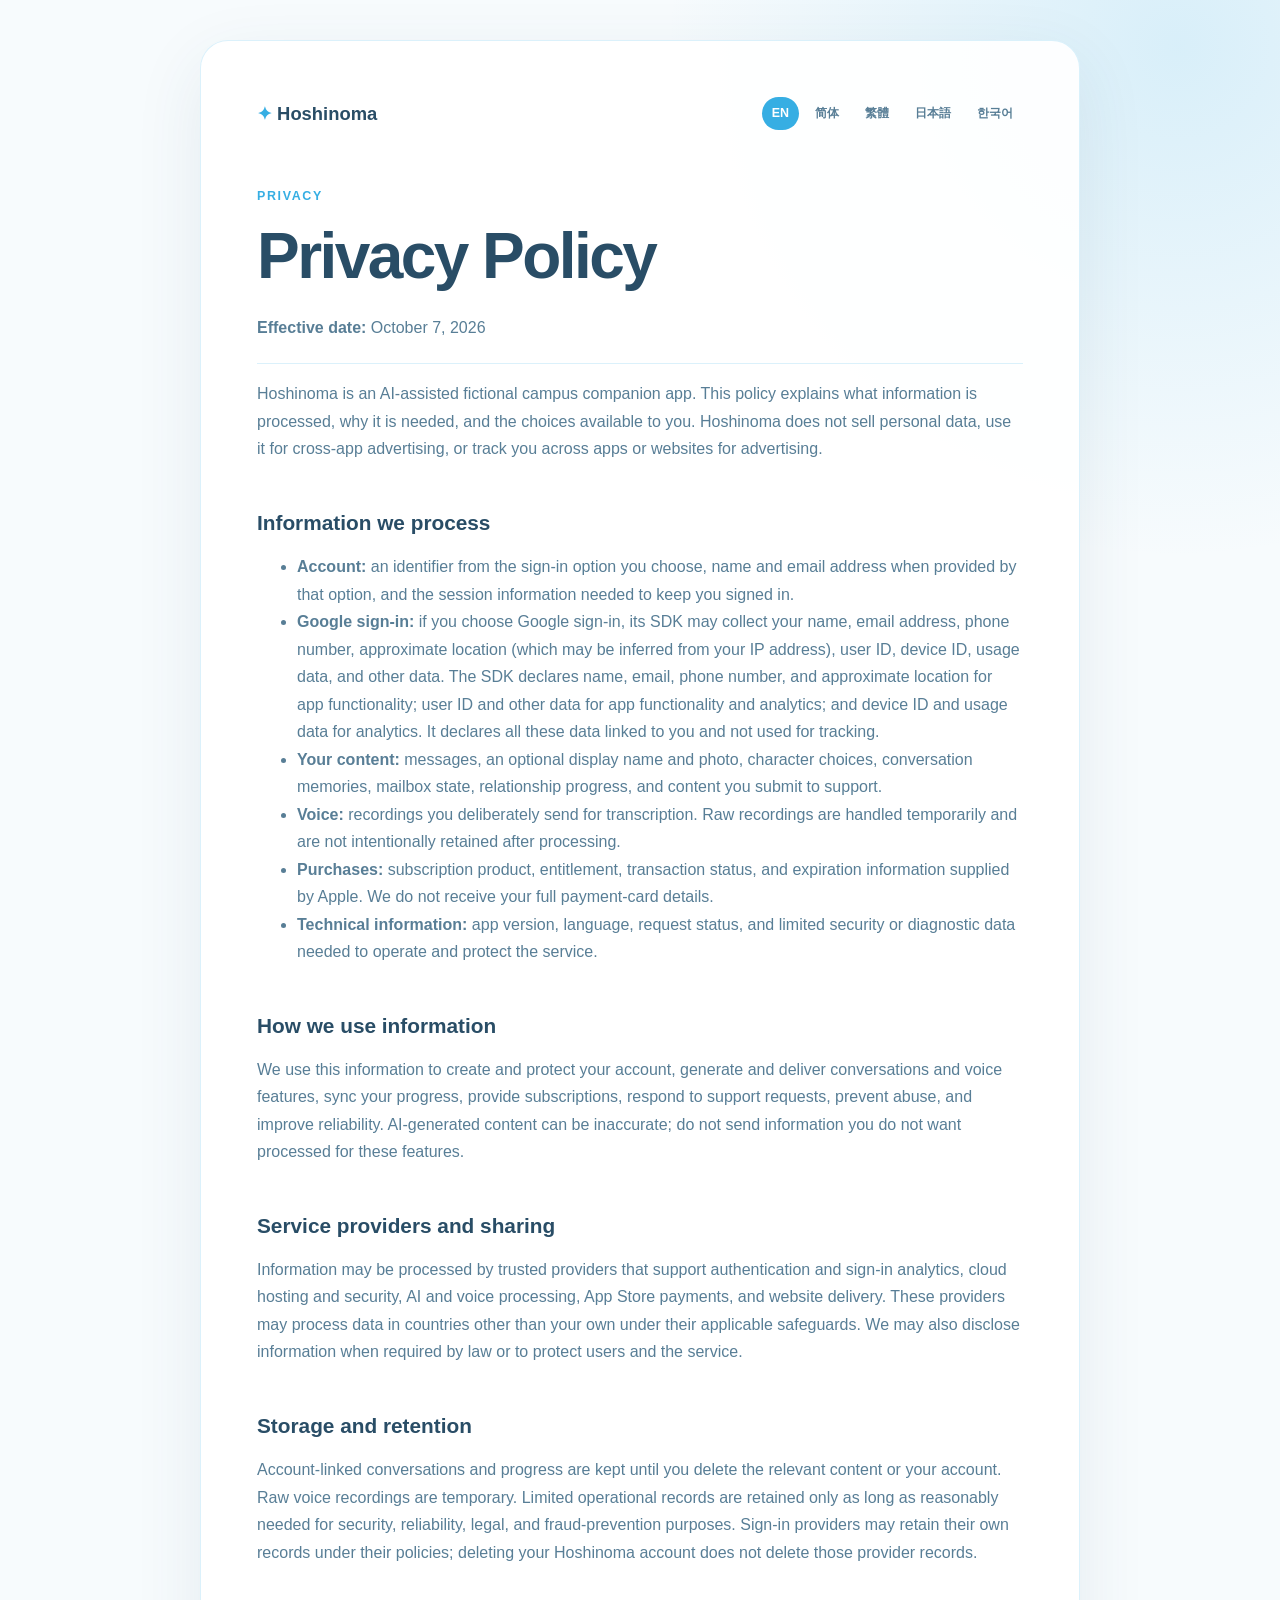
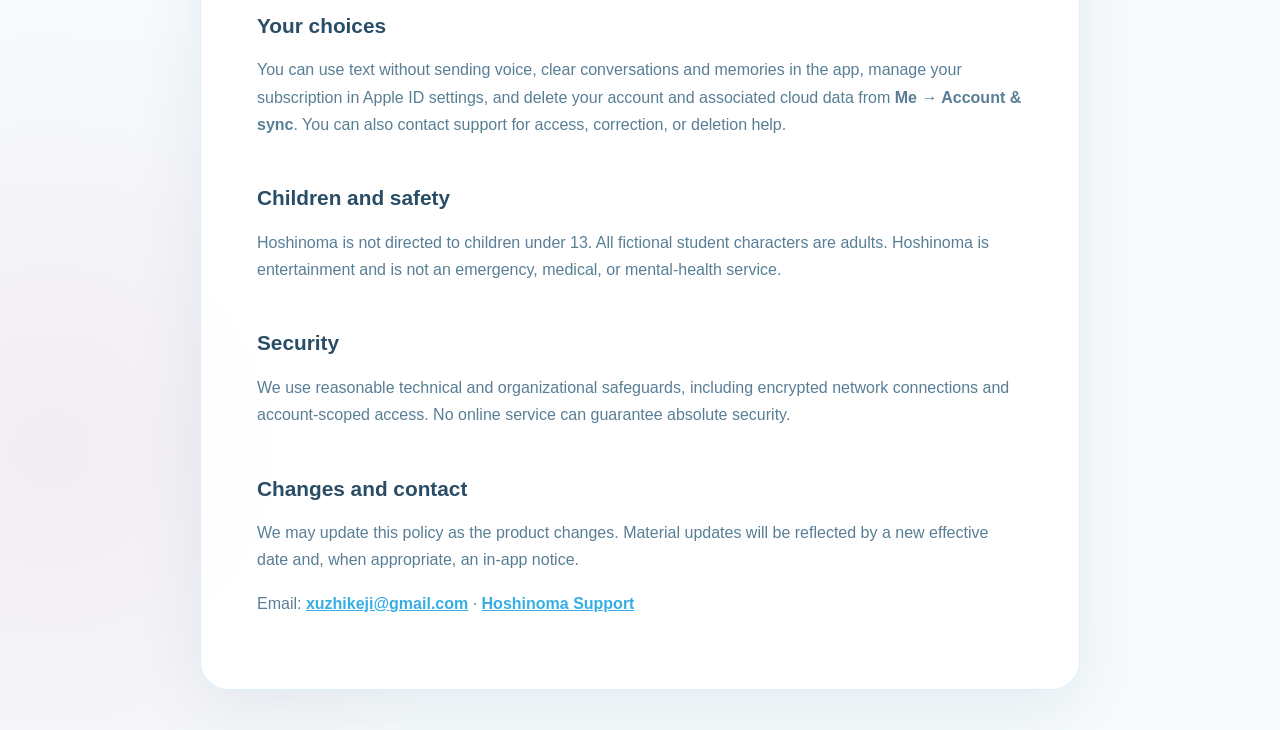
==== commit 78a6a3fb: "Clarify sign-in privacy disclosures" ====
--- a/privacy-policy.html
+++ b/privacy-policy.html
@@ -24,11 +24,12 @@
   <article id="en" class="locale-panel" lang="en">
     <p class="eyebrow">Privacy</p>
     <h1>Privacy Policy</h1>
-    <p class="meta"><strong>Effective date:</strong> September 18, 2026</p>
-    <p>Hoshinoma is an AI-assisted fictional campus companion app. This policy explains what information is processed, why it is needed, and the choices available to you. Hoshinoma does not sell personal data or use it for cross-app advertising.</p>
+    <p class="meta"><strong>Effective date:</strong> October 7, 2026</p>
+    <p>Hoshinoma is an AI-assisted fictional campus companion app. This policy explains what information is processed, why it is needed, and the choices available to you. Hoshinoma does not sell personal data, use it for cross-app advertising, or track you across apps or websites for advertising.</p>
     <h2>Information we process</h2>
     <ul>
-      <li><strong>Account:</strong> an identifier from the sign-in option you choose and the session information needed to keep you signed in.</li>
+      <li><strong>Account:</strong> an identifier from the sign-in option you choose, name and email address when provided by that option, and the session information needed to keep you signed in.</li>
+      <li><strong>Google sign-in:</strong> if you choose Google sign-in, its SDK may collect your name, email address, phone number, approximate location (which may be inferred from your IP address), user ID, device ID, usage data, and other data. The SDK declares name, email, phone number, and approximate location for app functionality; user ID and other data for app functionality and analytics; and device ID and usage data for analytics. It declares all these data linked to you and not used for tracking.</li>
       <li><strong>Your content:</strong> messages, an optional display name and photo, character choices, conversation memories, mailbox state, relationship progress, and content you submit to support.</li>
       <li><strong>Voice:</strong> recordings you deliberately send for transcription. Raw recordings are handled temporarily and are not intentionally retained after processing.</li>
       <li><strong>Purchases:</strong> subscription product, entitlement, transaction status, and expiration information supplied by Apple. We do not receive your full payment-card details.</li>
@@ -37,9 +38,9 @@
     <h2>How we use information</h2>
     <p>We use this information to create and protect your account, generate and deliver conversations and voice features, sync your progress, provide subscriptions, respond to support requests, prevent abuse, and improve reliability. AI-generated content can be inaccurate; do not send information you do not want processed for these features.</p>
     <h2>Service providers and sharing</h2>
-    <p>Only when needed to provide the feature, information may be processed by trusted providers that support authentication, cloud hosting and security, AI and voice processing, App Store payments, and website delivery. These providers may process data in countries other than your own under their applicable safeguards. We may also disclose information when required by law or to protect users and the service.</p>
+    <p>Information may be processed by trusted providers that support authentication and sign-in analytics, cloud hosting and security, AI and voice processing, App Store payments, and website delivery. These providers may process data in countries other than your own under their applicable safeguards. We may also disclose information when required by law or to protect users and the service.</p>
     <h2>Storage and retention</h2>
-    <p>Account-linked conversations and progress are kept until you delete the relevant content or your account. Raw voice recordings are temporary. Limited operational records are retained only as long as reasonably needed for security, reliability, legal, and fraud-prevention purposes.</p>
+    <p>Account-linked conversations and progress are kept until you delete the relevant content or your account. Raw voice recordings are temporary. Limited operational records are retained only as long as reasonably needed for security, reliability, legal, and fraud-prevention purposes. Sign-in providers may retain their own records under their policies; deleting your Hoshinoma account does not delete those provider records.</p>
     <h2>Your choices</h2>
     <p>You can use text without sending voice, clear conversations and memories in the app, manage your subscription in Apple ID settings, and delete your account and associated cloud data from <strong>Me → Account &amp; sync</strong>. You can also contact support for access, correction, or deletion help.</p>
     <h2>Children and safety</h2>
@@ -54,11 +55,12 @@
   <article id="zh-Hans" class="locale-panel" lang="zh-Hans">
     <p class="eyebrow">隐私</p>
     <h1>隐私政策</h1>
-    <p class="meta"><strong>生效日期：</strong>2026 年 9 月 18 日</p>
-    <p>Hoshinoma 是一款使用 AI 的虚构校园陪伴应用。本政策说明我们处理哪些信息、为什么需要这些信息，以及你可以如何进行控制。Hoshinoma 不出售个人数据，也不会将其用于跨 App 广告。</p>
+    <p class="meta"><strong>生效日期：</strong>2026 年 10 月 7 日</p>
+    <p>Hoshinoma 是一款使用 AI 的虚构校园陪伴应用。本政策说明我们处理哪些信息、为什么需要这些信息，以及你可以如何进行控制。Hoshinoma 不出售个人数据，不会将其用于跨 App 广告，也不会为了广告目的跨 App 或网站跟踪你。</p>
     <h2>我们处理的信息</h2>
     <ul>
-      <li><strong>账号：</strong>你所选登录方式提供的账号标识，以及保持登录所需的会话信息。</li>
+      <li><strong>账号：</strong>你所选登录方式提供的账号标识、该方式提供的姓名和电子邮箱地址（如有），以及保持登录所需的会话信息。</li>
+      <li><strong>Google 登录：</strong>如果你选择 Google 登录，其 SDK 可能收集你的姓名、电子邮箱地址、电话号码、粗略位置（可能根据 IP 地址推断）、用户 ID、设备 ID、使用数据及其他数据。该 SDK 声明：姓名、邮箱、电话号码和粗略位置用于 App 功能；用户 ID 和其他数据用于 App 功能及分析；设备 ID 和使用数据用于分析。上述数据均被标记为与你关联，不用于跟踪。</li>
       <li><strong>你提供的内容：</strong>消息、可选昵称与头像、角色选择、对话回忆、信箱状态、关系进度，以及你提交给支持团队的内容。</li>
       <li><strong>语音：</strong>你主动发送并用于转写的录音。原始录音仅作临时处理，处理完成后不会被主动保留。</li>
       <li><strong>购买：</strong>Apple 提供的订阅商品、权益、交易状态和到期信息。我们不会收到完整的银行卡资料。</li>
@@ -67,9 +69,9 @@
     <h2>信息用途</h2>
     <p>这些信息用于创建和保护账号、生成并提供对话与语音功能、同步进度、提供订阅、回复支持请求、防止滥用及提高可靠性。AI 生成内容可能不准确；请勿发送不希望为这些功能处理的信息。</p>
     <h2>服务提供商与共享</h2>
-    <p>仅在提供功能所必需时，信息可能由支持身份验证、云端托管与安全、AI 与语音处理、App Store 付款及网站分发的可信服务提供商处理。这些服务提供商可能依据适用的保护措施在你所在国家或地区之外处理数据。法律要求或保护用户与服务时，我们也可能披露信息。</p>
+    <p>信息可能由支持身份验证及登录分析、云端托管与安全、AI 与语音处理、App Store 付款及网站分发的可信服务提供商处理。这些服务提供商可能依据适用的保护措施在你所在国家或地区之外处理数据。法律要求或保护用户与服务时，我们也可能披露信息。</p>
     <h2>保存期限</h2>
-    <p>账号关联的对话与进度会保存至你删除相关内容或账号。原始录音仅作临时处理。有限的运行记录仅在安全、可靠性、法律与防欺诈所合理需要的期限内保存。</p>
+    <p>账号关联的对话与进度会保存至你删除相关内容或账号。原始录音仅作临时处理。有限的运行记录仅在安全、可靠性、法律与防欺诈所合理需要的期限内保存。登录服务提供商可能按其政策保留自己的记录；删除 Hoshinoma 账号不会删除这些提供商的记录。</p>
     <h2>你的选择</h2>
     <p>你可以只使用文字而不发送语音，可在 App 内清除对话和回忆，在 Apple ID 设置中管理订阅，也可以在<strong>我的 → 账号与同步</strong>中删除账号及相关云端数据。你还可以联系支持团队获取访问、更正或删除协助。</p>
     <h2>儿童与安全</h2>
@@ -84,11 +86,12 @@
   <article id="zh-Hant" class="locale-panel" lang="zh-Hant">
     <p class="eyebrow">隱私</p>
     <h1>隱私權政策</h1>
-    <p class="meta"><strong>生效日期：</strong>2026 年 9 月 18 日</p>
-    <p>Hoshinoma 是一款使用 AI 的虛構校園陪伴 App。本政策說明我們處理哪些資訊、為何需要這些資訊，以及你可如何控制。Hoshinoma 不會出售個人資料，也不會將其用於跨 App 廣告。</p>
+    <p class="meta"><strong>生效日期：</strong>2026 年 10 月 7 日</p>
+    <p>Hoshinoma 是一款使用 AI 的虛構校園陪伴 App。本政策說明我們處理哪些資訊、為何需要這些資訊，以及你可如何控制。Hoshinoma 不會出售個人資料、不會將其用於跨 App 廣告，也不會為廣告目的跨 App 或網站追蹤你。</p>
     <h2>我們處理的資訊</h2>
     <ul>
-      <li><strong>帳號：</strong>你所選登入方式提供的帳號識別碼，以及維持登入所需的工作階段資訊。</li>
+      <li><strong>帳號：</strong>你所選登入方式提供的帳號識別碼、該方式提供的姓名與電子郵件地址（如有），以及維持登入所需的工作階段資訊。</li>
+      <li><strong>Google 登入：</strong>如果你選擇 Google 登入，其 SDK 可能蒐集你的姓名、電子郵件地址、電話號碼、約略位置（可能由 IP 位址推算）、使用者 ID、裝置 ID、使用資料及其他資料。該 SDK 聲明：姓名、電郵、電話號碼與約略位置用於 App 功能；使用者 ID 與其他資料用於 App 功能及分析；裝置 ID 與使用資料用於分析。上述資料均標記為與你關聯，且不會用於追蹤。</li>
       <li><strong>你提供的內容：</strong>訊息、可選暱稱與頭像、角色選擇、對話記憶、信箱狀態、關係進度，以及你提交給支援團隊的內容。</li>
       <li><strong>語音：</strong>你主動傳送並用於轉錄的錄音。原始錄音僅作暫時處理，完成後不會被主動保留。</li>
       <li><strong>購買：</strong>Apple 提供的訂閱商品、權益、交易狀態與到期資訊。我們不會收到完整的信用卡資料。</li>
@@ -97,9 +100,9 @@
     <h2>資訊用途</h2>
     <p>這些資訊用於建立及保護帳號、產生並提供對話與語音功能、同步進度、提供訂閱、回覆支援請求、防止濫用及提升可靠性。AI 產生內容可能不準確；請勿傳送不希望為這些功能處理的資訊。</p>
     <h2>服務供應商與分享</h2>
-    <p>僅在提供功能所必需時，資訊可能由支援身分驗證、雲端託管與安全、AI 與語音處理、App Store 付款及網站傳遞的可信服務供應商處理。這些供應商可能依適用的保障措施在你所在國家或地區之外處理資料。法律要求或為保護使用者與服務時，我們也可能披露資訊。</p>
+    <p>資訊可能由支援身分驗證及登入分析、雲端託管與安全、AI 與語音處理、App Store 付款及網站傳遞的可信服務供應商處理。這些供應商可能依適用的保障措施在你所在國家或地區之外處理資料。法律要求或為保護使用者與服務時，我們也可能披露資訊。</p>
     <h2>保存期限</h2>
-    <p>帳號關聯的對話與進度會保存至你刪除相關內容或帳號。原始錄音僅作暫時處理。有限的運作記錄只會在安全、可靠性、法律與防詐所合理需要的期限內保存。</p>
+    <p>帳號關聯的對話與進度會保存至你刪除相關內容或帳號。原始錄音僅作暫時處理。有限的運作記錄只會在安全、可靠性、法律與防詐所合理需要的期限內保存。登入服務供應商可能依其政策保留自己的記錄；刪除 Hoshinoma 帳號不會刪除這些供應商的記錄。</p>
     <h2>你的選擇</h2>
     <p>你可以只使用文字而不傳送語音，可在 App 內清除對話與記憶，在 Apple ID 設定中管理訂閱，也可以在<strong>我的 → 帳號與同步</strong>中刪除帳號及相關雲端資料。你亦可聯絡支援團隊以取得存取、更正或刪除協助。</p>
     <h2>兒童與安全</h2>
@@ -114,11 +117,12 @@
   <article id="ja" class="locale-panel" lang="ja">
     <p class="eyebrow">プライバシー</p>
     <h1>プライバシーポリシー</h1>
-    <p class="meta"><strong>施行日：</strong>2026年9月18日</p>
-    <p>Hoshinoma は、AI を活用した架空のキャンパス・コンパニオンアプリです。本ポリシーでは、処理する情報、その目的、および利用者が選択できる管理方法について説明します。Hoshinoma は個人データを販売せず、アプリをまたぐ広告には使用しません。</p>
+    <p class="meta"><strong>施行日：</strong>2026年10月7日</p>
+    <p>Hoshinoma は、AI を活用した架空のキャンパス・コンパニオンアプリです。本ポリシーでは、処理する情報、その目的、および利用者が選択できる管理方法について説明します。Hoshinoma は個人データを販売せず、アプリをまたぐ広告に使用せず、広告目的でアプリやウェブサイトをまたいで追跡しません。</p>
     <h2>処理する情報</h2>
     <ul>
-      <li><strong>アカウント：</strong>選択したサインイン方法から提供される識別子と、ログイン状態の維持に必要なセッション情報。</li>
+      <li><strong>アカウント：</strong>選択したサインイン方法から提供される識別子、提供される場合の氏名とメールアドレス、およびログイン状態の維持に必要なセッション情報。</li>
+      <li><strong>Google ログイン：</strong>Google ログインを選んだ場合、その SDK は氏名、メールアドレス、電話番号、おおよその位置情報（IP アドレスから推定される場合があります）、ユーザー ID、デバイス ID、利用データ、その他のデータを収集する場合があります。SDK のプライバシーマニフェストでは、氏名、メールアドレス、電話番号、おおよその位置情報はアプリの機能、ユーザー ID とその他のデータはアプリの機能および分析、デバイス ID と利用データは分析のためと申告されています。これらはすべて利用者に紐づくデータとして申告され、トラッキングには使用されません。</li>
       <li><strong>提供されたコンテンツ：</strong>メッセージ、任意の表示名と写真、キャラクターの選択、会話の記憶、メールボックスの状態、関係の進行状況、サポートへ送信した内容。</li>
       <li><strong>音声：</strong>文字起こしのために利用者が明示的に送信した録音。元の録音は一時的に処理され、処理後に意図的に保持されることはありません。</li>
       <li><strong>購入：</strong>Apple から提供されるサブスクリプション商品、利用権、取引状態、有効期限。カード番号全体を受け取ることはありません。</li>
@@ -127,9 +131,9 @@
     <h2>利用目的</h2>
     <p>アカウントの作成と保護、会話・音声機能の生成と提供、進行状況の同期、サブスクリプションの提供、サポート対応、不正利用の防止、信頼性の向上に使用します。AI が生成する内容は正確でない場合があります。これらの機能で処理されたくない情報は送信しないでください。</p>
     <h2>サービス提供者と共有</h2>
-    <p>機能提供に必要な場合に限り、認証、クラウド運用とセキュリティ、AI・音声処理、App Store 決済、ウェブサイト配信を支える信頼できるサービス提供者が情報を処理することがあります。適用される保護措置のもと、居住国以外で処理される場合があります。また、法令上必要な場合、または利用者とサービスを保護するために情報を開示することがあります。</p>
+    <p>認証とログインに関する分析、クラウド運用とセキュリティ、AI・音声処理、App Store 決済、ウェブサイト配信を支える信頼できるサービス提供者が情報を処理することがあります。適用される保護措置のもと、居住国以外で処理される場合があります。また、法令上必要な場合、または利用者とサービスを保護するために情報を開示することがあります。</p>
     <h2>保存期間</h2>
-    <p>アカウントに紐づく会話と進行状況は、該当コンテンツまたはアカウントを削除するまで保存されます。元の音声録音は一時的にのみ処理されます。限定的な運用記録は、セキュリティ、信頼性、法令対応、不正防止に合理的に必要な期間のみ保持されます。</p>
+    <p>アカウントに紐づく会話と進行状況は、該当コンテンツまたはアカウントを削除するまで保存されます。元の音声録音は一時的にのみ処理されます。限定的な運用記録は、セキュリティ、信頼性、法令対応、不正防止に合理的に必要な期間のみ保持されます。ログインサービス提供者はそれぞれのポリシーに従って記録を保持する場合があり、Hoshinoma のアカウントを削除しても提供者側の記録は削除されません。</p>
     <h2>選択と管理</h2>
     <p>音声を送らずテキストのみを利用したり、アプリ内で会話や記憶を削除したりできます。サブスクリプションは Apple ID の設定で管理でき、<strong>マイページ → アカウントと同期</strong>からアカウントと関連クラウドデータを削除できます。アクセス、訂正、削除のサポートはお問い合わせください。</p>
     <h2>子どもと安全</h2>
@@ -144,11 +148,12 @@
   <article id="ko" class="locale-panel" lang="ko">
     <p class="eyebrow">개인정보</p>
     <h1>개인정보 처리방침</h1>
-    <p class="meta"><strong>시행일:</strong> 2026년 9월 18일</p>
-    <p>Hoshinoma는 AI를 활용한 가상의 캠퍼스 컴패니언 앱입니다. 이 방침은 처리하는 정보, 처리 목적, 이용자가 선택할 수 있는 관리 방법을 설명합니다. Hoshinoma는 개인정보를 판매하거나 앱 간 광고에 사용하지 않습니다.</p>
+    <p class="meta"><strong>시행일:</strong> 2026년 10월 7일</p>
+    <p>Hoshinoma는 AI를 활용한 가상의 캠퍼스 컴패니언 앱입니다. 이 방침은 처리하는 정보, 처리 목적, 이용자가 선택할 수 있는 관리 방법을 설명합니다. Hoshinoma는 개인정보를 판매하거나 앱 간 광고에 사용하지 않으며, 광고 목적으로 앱이나 웹사이트 전반에서 이용자를 추적하지 않습니다.</p>
     <h2>처리하는 정보</h2>
     <ul>
-      <li><strong>계정:</strong> 선택한 로그인 방식에서 제공되는 계정 식별자와 로그인 유지에 필요한 세션 정보.</li>
+      <li><strong>계정:</strong> 선택한 로그인 방식에서 제공되는 계정 식별자, 해당 방식에서 제공되는 경우 이름과 이메일 주소, 로그인 유지에 필요한 세션 정보.</li>
+      <li><strong>Google 로그인:</strong> Google 로그인을 선택하면 해당 SDK가 이름, 이메일 주소, 전화번호, 대략적인 위치(IP 주소로 추정될 수 있음), 사용자 ID, 기기 ID, 사용 데이터 및 기타 데이터를 수집할 수 있습니다. SDK의 개인정보 보호 매니페스트에는 이름, 이메일 주소, 전화번호 및 대략적인 위치가 앱 기능에, 사용자 ID 및 기타 데이터가 앱 기능과 분석에, 기기 ID 및 사용 데이터가 분석에 사용된다고 명시되어 있습니다. 이 데이터는 모두 이용자와 연결되며 추적에는 사용되지 않는다고 명시되어 있습니다.</li>
       <li><strong>사용자 콘텐츠:</strong> 메시지, 선택적 표시 이름과 사진, 캐릭터 선택, 대화 기억, 우편함 상태, 관계 진행 상황, 고객지원에 보낸 내용.</li>
       <li><strong>음성:</strong> 사용자가 직접 전송한 음성 인식용 녹음. 원본 녹음은 일시적으로 처리되며 처리 후 의도적으로 보관하지 않습니다.</li>
       <li><strong>구매:</strong> Apple이 제공하는 구독 상품, 이용 권한, 거래 상태, 만료 정보. 전체 결제 카드 정보는 제공받지 않습니다.</li>
@@ -157,9 +162,9 @@
     <h2>정보 이용 목적</h2>
     <p>계정 생성과 보호, 대화 및 음성 기능 제공, 진행 상황 동기화, 구독 제공, 고객지원 응답, 악용 방지, 안정성 개선을 위해 정보를 사용합니다. AI 생성 내용은 부정확할 수 있으므로 이러한 기능에서 처리되기를 원하지 않는 정보는 보내지 마세요.</p>
     <h2>서비스 제공업체 및 공유</h2>
-    <p>기능 제공에 필요한 경우에만 인증, 클라우드 운영과 보안, AI 및 음성 처리, App Store 결제, 웹사이트 전송을 지원하는 신뢰할 수 있는 서비스 제공업체가 정보를 처리할 수 있습니다. 관련 보호조치에 따라 거주 국가 외에서 데이터가 처리될 수 있습니다. 법률상 요구되거나 이용자와 서비스를 보호하기 위해 정보를 공개할 수도 있습니다.</p>
+    <p>인증 및 로그인 관련 분석, 클라우드 운영과 보안, AI 및 음성 처리, App Store 결제, 웹사이트 전송을 지원하는 신뢰할 수 있는 서비스 제공업체가 정보를 처리할 수 있습니다. 관련 보호조치에 따라 거주 국가 외에서 데이터가 처리될 수 있습니다. 법률상 요구되거나 이용자와 서비스를 보호하기 위해 정보를 공개할 수도 있습니다.</p>
     <h2>보관 기간</h2>
-    <p>계정에 연결된 대화와 진행 상황은 관련 콘텐츠나 계정을 삭제할 때까지 보관됩니다. 원본 음성 녹음은 일시적으로만 처리합니다. 제한적인 운영 기록은 보안, 안정성, 법적 의무, 사기 방지에 합리적으로 필요한 기간만 보관합니다.</p>
+    <p>계정에 연결된 대화와 진행 상황은 관련 콘텐츠나 계정을 삭제할 때까지 보관됩니다. 원본 음성 녹음은 일시적으로만 처리합니다. 제한적인 운영 기록은 보안, 안정성, 법적 의무, 사기 방지에 합리적으로 필요한 기간만 보관합니다. 로그인 서비스 제공업체는 자체 방침에 따라 기록을 보관할 수 있으며, Hoshinoma 계정을 삭제해도 해당 업체의 기록은 삭제되지 않습니다.</p>
     <h2>이용자의 선택</h2>
     <p>음성을 보내지 않고 텍스트만 사용할 수 있으며 앱에서 대화와 기억을 지울 수 있습니다. Apple ID 설정에서 구독을 관리하고, <strong>나 → 계정 및 동기화</strong>에서 계정과 관련 클라우드 데이터를 삭제할 수 있습니다. 열람, 정정 또는 삭제에 도움이 필요하면 고객지원에 문의하세요.</p>
     <h2>아동 및 안전</h2>
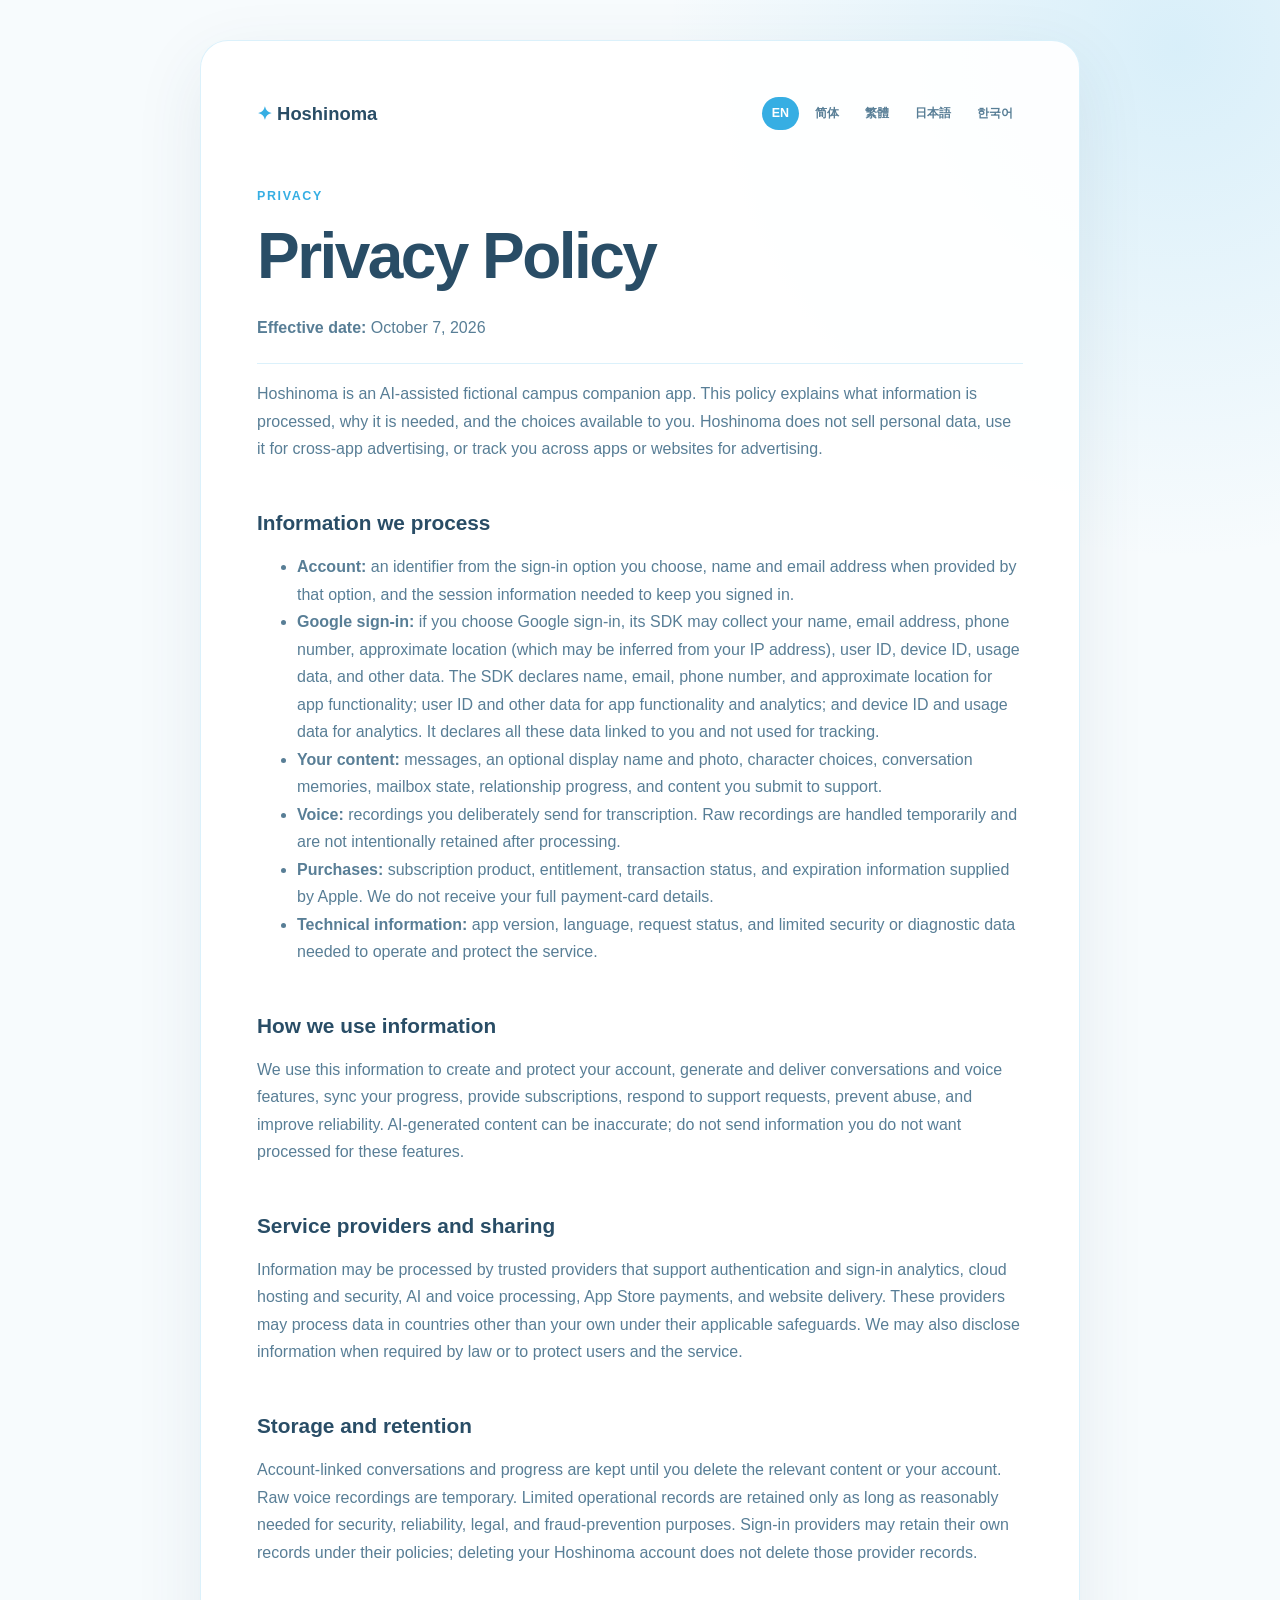
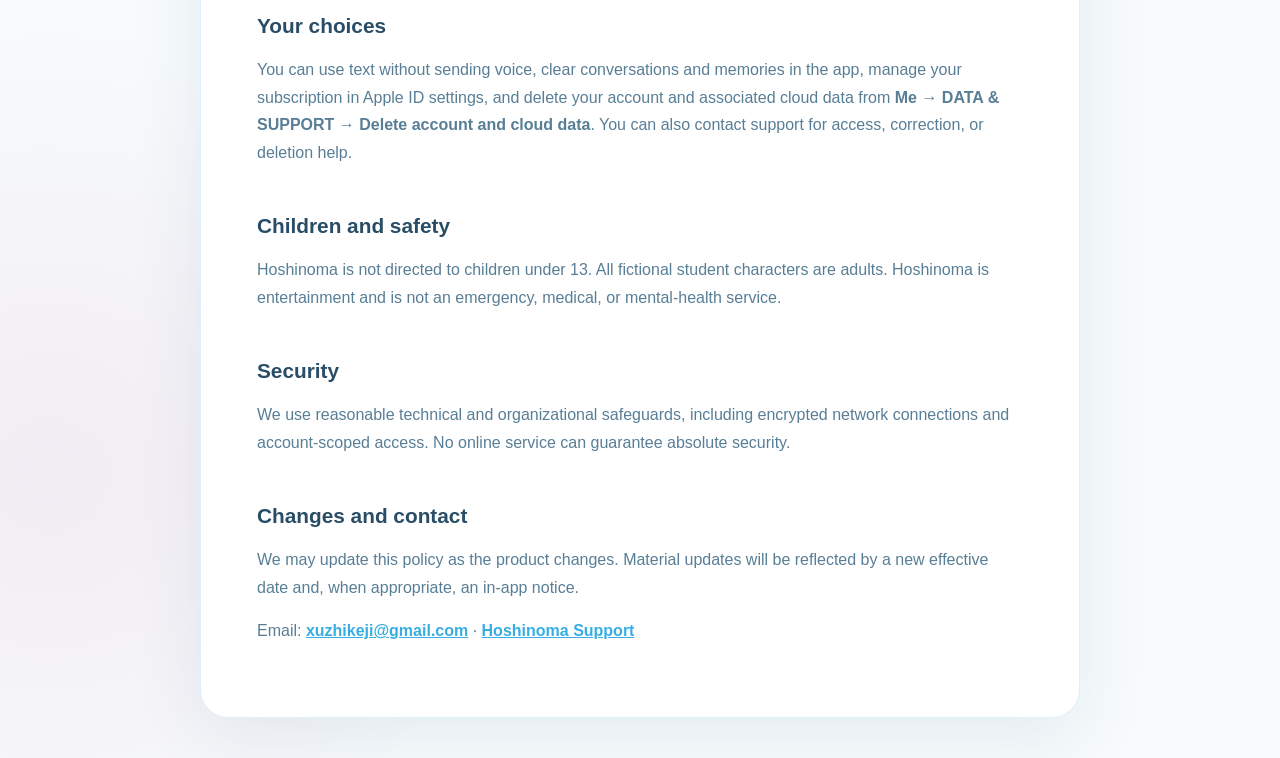
==== commit e445d7e9: "Correct account deletion navigation in five languages" ====
--- a/privacy-policy.html
+++ b/privacy-policy.html
@@ -42,7 +42,7 @@
     <h2>Storage and retention</h2>
     <p>Account-linked conversations and progress are kept until you delete the relevant content or your account. Raw voice recordings are temporary. Limited operational records are retained only as long as reasonably needed for security, reliability, legal, and fraud-prevention purposes. Sign-in providers may retain their own records under their policies; deleting your Hoshinoma account does not delete those provider records.</p>
     <h2>Your choices</h2>
-    <p>You can use text without sending voice, clear conversations and memories in the app, manage your subscription in Apple ID settings, and delete your account and associated cloud data from <strong>Me → Account &amp; sync</strong>. You can also contact support for access, correction, or deletion help.</p>
+    <p>You can use text without sending voice, clear conversations and memories in the app, manage your subscription in Apple ID settings, and delete your account and associated cloud data from <strong>Me → DATA &amp; SUPPORT → Delete account and cloud data</strong>. You can also contact support for access, correction, or deletion help.</p>
     <h2>Children and safety</h2>
     <p>Hoshinoma is not directed to children under 13. All fictional student characters are adults. Hoshinoma is entertainment and is not an emergency, medical, or mental-health service.</p>
     <h2>Security</h2>
@@ -73,7 +73,7 @@
     <h2>保存期限</h2>
     <p>账号关联的对话与进度会保存至你删除相关内容或账号。原始录音仅作临时处理。有限的运行记录仅在安全、可靠性、法律与防欺诈所合理需要的期限内保存。登录服务提供商可能按其政策保留自己的记录；删除 Hoshinoma 账号不会删除这些提供商的记录。</p>
     <h2>你的选择</h2>
-    <p>你可以只使用文字而不发送语音，可在 App 内清除对话和回忆，在 Apple ID 设置中管理订阅，也可以在<strong>我的 → 账号与同步</strong>中删除账号及相关云端数据。你还可以联系支持团队获取访问、更正或删除协助。</p>
+    <p>你可以只使用文字而不发送语音，可在 App 内清除对话和回忆，在 Apple ID 设置中管理订阅，也可以在<strong>我的 → 数据与支持 → 删除账号和云端数据</strong>中删除账号及相关云端数据。你还可以联系支持团队获取访问、更正或删除协助。</p>
     <h2>儿童与安全</h2>
     <p>Hoshinoma 不面向 13 岁以下儿童，所有虚构学生角色均为成年人。Hoshinoma 属于娱乐产品，不是紧急、医疗或心理健康服务。</p>
     <h2>安全措施</h2>
@@ -104,7 +104,7 @@
     <h2>保存期限</h2>
     <p>帳號關聯的對話與進度會保存至你刪除相關內容或帳號。原始錄音僅作暫時處理。有限的運作記錄只會在安全、可靠性、法律與防詐所合理需要的期限內保存。登入服務供應商可能依其政策保留自己的記錄；刪除 Hoshinoma 帳號不會刪除這些供應商的記錄。</p>
     <h2>你的選擇</h2>
-    <p>你可以只使用文字而不傳送語音，可在 App 內清除對話與記憶，在 Apple ID 設定中管理訂閱，也可以在<strong>我的 → 帳號與同步</strong>中刪除帳號及相關雲端資料。你亦可聯絡支援團隊以取得存取、更正或刪除協助。</p>
+    <p>你可以只使用文字而不傳送語音，可在 App 內清除對話與記憶，在 Apple ID 設定中管理訂閱，也可以在<strong>我的 → 資料與支援 → 刪除帳號和雲端資料</strong>中刪除帳號及相關雲端資料。你亦可聯絡支援團隊以取得存取、更正或刪除協助。</p>
     <h2>兒童與安全</h2>
     <p>Hoshinoma 不以 13 歲以下兒童為對象，所有虛構學生角色均為成年人。Hoshinoma 屬於娛樂產品，不是緊急、醫療或心理健康服務。</p>
     <h2>安全措施</h2>
@@ -135,7 +135,7 @@
     <h2>保存期間</h2>
     <p>アカウントに紐づく会話と進行状況は、該当コンテンツまたはアカウントを削除するまで保存されます。元の音声録音は一時的にのみ処理されます。限定的な運用記録は、セキュリティ、信頼性、法令対応、不正防止に合理的に必要な期間のみ保持されます。ログインサービス提供者はそれぞれのポリシーに従って記録を保持する場合があり、Hoshinoma のアカウントを削除しても提供者側の記録は削除されません。</p>
     <h2>選択と管理</h2>
-    <p>音声を送らずテキストのみを利用したり、アプリ内で会話や記憶を削除したりできます。サブスクリプションは Apple ID の設定で管理でき、<strong>マイページ → アカウントと同期</strong>からアカウントと関連クラウドデータを削除できます。アクセス、訂正、削除のサポートはお問い合わせください。</p>
+    <p>音声を送らずテキストのみを利用したり、アプリ内で会話や記憶を削除したりできます。サブスクリプションは Apple ID の設定で管理でき、<strong>マイページ → データとサポート → アカウントとクラウドデータを削除</strong>からアカウントと関連クラウドデータを削除できます。アクセス、訂正、削除のサポートはお問い合わせください。</p>
     <h2>子どもと安全</h2>
     <p>Hoshinoma は13歳未満の子どもを対象としていません。架空の学生キャラクターは全員成人です。本アプリは娯楽であり、緊急、医療、メンタルヘルスのサービスではありません。</p>
     <h2>セキュリティ</h2>
@@ -166,7 +166,7 @@
     <h2>보관 기간</h2>
     <p>계정에 연결된 대화와 진행 상황은 관련 콘텐츠나 계정을 삭제할 때까지 보관됩니다. 원본 음성 녹음은 일시적으로만 처리합니다. 제한적인 운영 기록은 보안, 안정성, 법적 의무, 사기 방지에 합리적으로 필요한 기간만 보관합니다. 로그인 서비스 제공업체는 자체 방침에 따라 기록을 보관할 수 있으며, Hoshinoma 계정을 삭제해도 해당 업체의 기록은 삭제되지 않습니다.</p>
     <h2>이용자의 선택</h2>
-    <p>음성을 보내지 않고 텍스트만 사용할 수 있으며 앱에서 대화와 기억을 지울 수 있습니다. Apple ID 설정에서 구독을 관리하고, <strong>나 → 계정 및 동기화</strong>에서 계정과 관련 클라우드 데이터를 삭제할 수 있습니다. 열람, 정정 또는 삭제에 도움이 필요하면 고객지원에 문의하세요.</p>
+    <p>음성을 보내지 않고 텍스트만 사용할 수 있으며 앱에서 대화와 기억을 지울 수 있습니다. Apple ID 설정에서 구독을 관리하고, <strong>나 → 데이터 및 지원 → 계정 및 클라우드 데이터 삭제</strong>에서 계정과 관련 클라우드 데이터를 삭제할 수 있습니다. 열람, 정정 또는 삭제에 도움이 필요하면 고객지원에 문의하세요.</p>
     <h2>아동 및 안전</h2>
     <p>Hoshinoma는 만 13세 미만 아동을 대상으로 하지 않으며 모든 가상 학생 캐릭터는 성인입니다. Hoshinoma는 엔터테인먼트이며 응급, 의료 또는 정신건강 서비스가 아닙니다.</p>
     <h2>보안</h2>
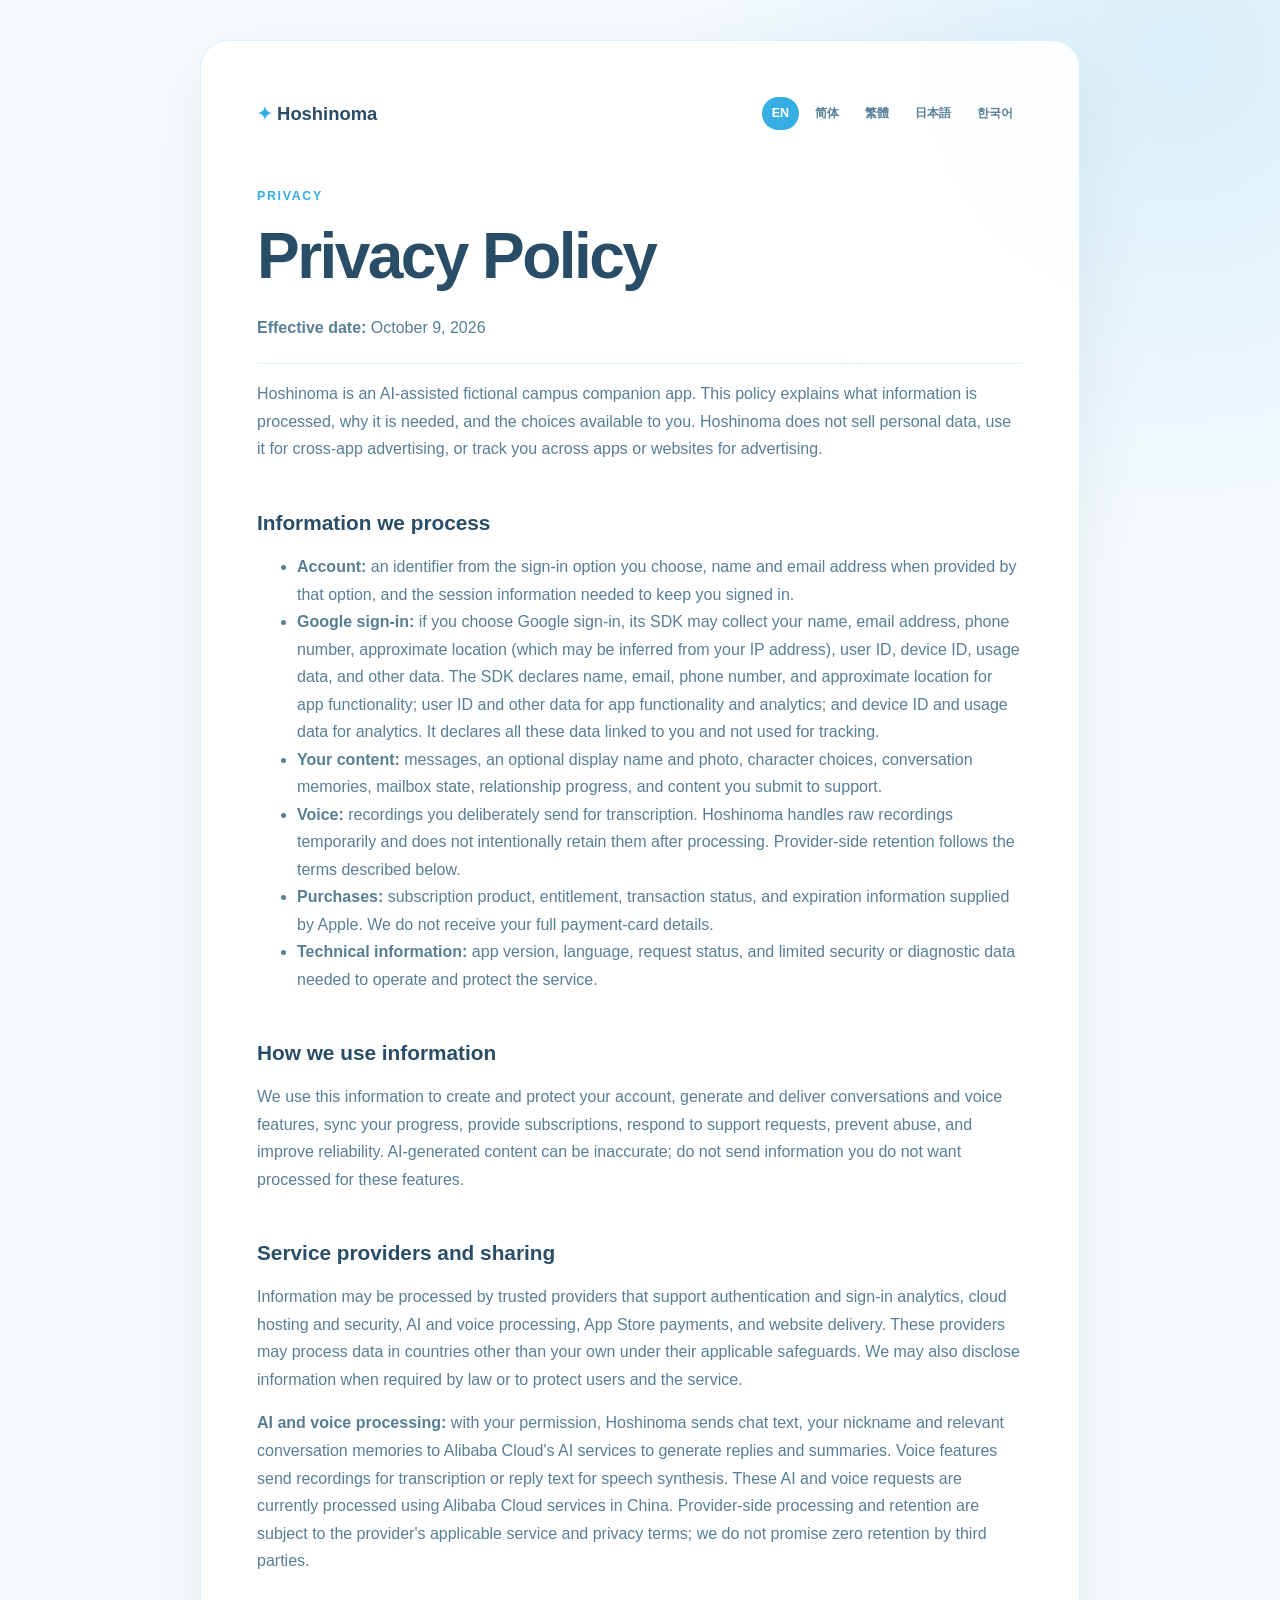
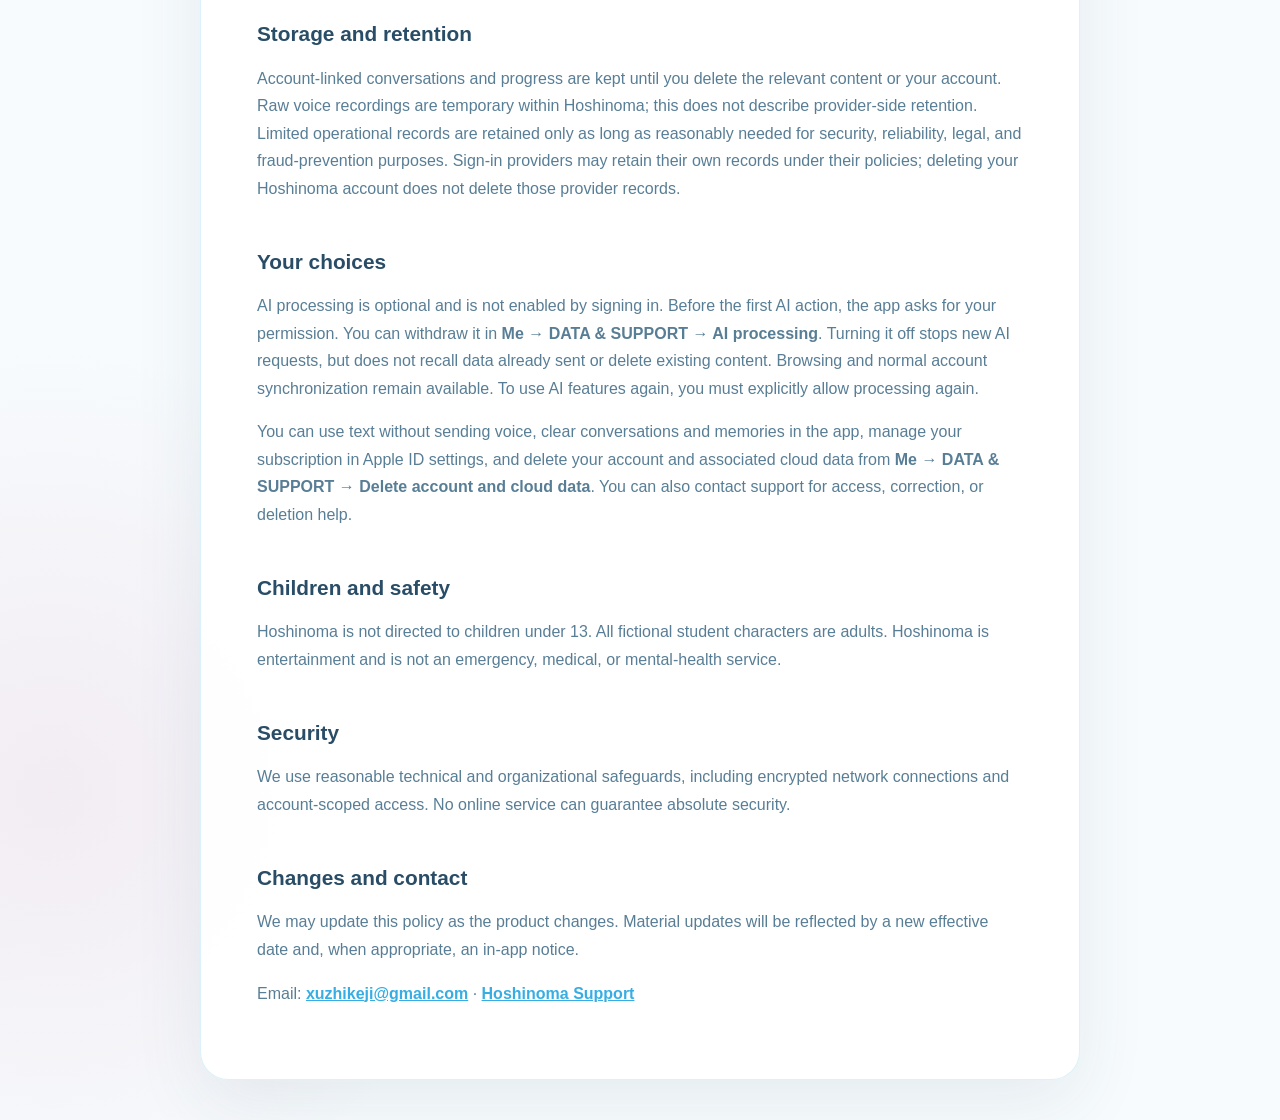
==== commit 54921cb2: "Clarify optional AI processing and withdrawal in five languages" ====
--- a/privacy-policy.html
+++ b/privacy-policy.html
@@ -24,14 +24,14 @@
   <article id="en" class="locale-panel" lang="en">
     <p class="eyebrow">Privacy</p>
     <h1>Privacy Policy</h1>
-    <p class="meta"><strong>Effective date:</strong> October 7, 2026</p>
+    <p class="meta"><strong>Effective date:</strong> October 9, 2026</p>
     <p>Hoshinoma is an AI-assisted fictional campus companion app. This policy explains what information is processed, why it is needed, and the choices available to you. Hoshinoma does not sell personal data, use it for cross-app advertising, or track you across apps or websites for advertising.</p>
     <h2>Information we process</h2>
     <ul>
       <li><strong>Account:</strong> an identifier from the sign-in option you choose, name and email address when provided by that option, and the session information needed to keep you signed in.</li>
       <li><strong>Google sign-in:</strong> if you choose Google sign-in, its SDK may collect your name, email address, phone number, approximate location (which may be inferred from your IP address), user ID, device ID, usage data, and other data. The SDK declares name, email, phone number, and approximate location for app functionality; user ID and other data for app functionality and analytics; and device ID and usage data for analytics. It declares all these data linked to you and not used for tracking.</li>
       <li><strong>Your content:</strong> messages, an optional display name and photo, character choices, conversation memories, mailbox state, relationship progress, and content you submit to support.</li>
-      <li><strong>Voice:</strong> recordings you deliberately send for transcription. Raw recordings are handled temporarily and are not intentionally retained after processing.</li>
+      <li><strong>Voice:</strong> recordings you deliberately send for transcription. Hoshinoma handles raw recordings temporarily and does not intentionally retain them after processing. Provider-side retention follows the terms described below.</li>
       <li><strong>Purchases:</strong> subscription product, entitlement, transaction status, and expiration information supplied by Apple. We do not receive your full payment-card details.</li>
       <li><strong>Technical information:</strong> app version, language, request status, and limited security or diagnostic data needed to operate and protect the service.</li>
     </ul>
@@ -39,9 +39,11 @@
     <p>We use this information to create and protect your account, generate and deliver conversations and voice features, sync your progress, provide subscriptions, respond to support requests, prevent abuse, and improve reliability. AI-generated content can be inaccurate; do not send information you do not want processed for these features.</p>
     <h2>Service providers and sharing</h2>
     <p>Information may be processed by trusted providers that support authentication and sign-in analytics, cloud hosting and security, AI and voice processing, App Store payments, and website delivery. These providers may process data in countries other than your own under their applicable safeguards. We may also disclose information when required by law or to protect users and the service.</p>
+    <p><strong>AI and voice processing:</strong> with your permission, Hoshinoma sends chat text, your nickname and relevant conversation memories to Alibaba Cloud's AI services to generate replies and summaries. Voice features send recordings for transcription or reply text for speech synthesis. These AI and voice requests are currently processed using Alibaba Cloud services in China. Provider-side processing and retention are subject to the provider's applicable service and privacy terms; we do not promise zero retention by third parties.</p>
     <h2>Storage and retention</h2>
-    <p>Account-linked conversations and progress are kept until you delete the relevant content or your account. Raw voice recordings are temporary. Limited operational records are retained only as long as reasonably needed for security, reliability, legal, and fraud-prevention purposes. Sign-in providers may retain their own records under their policies; deleting your Hoshinoma account does not delete those provider records.</p>
+    <p>Account-linked conversations and progress are kept until you delete the relevant content or your account. Raw voice recordings are temporary within Hoshinoma; this does not describe provider-side retention. Limited operational records are retained only as long as reasonably needed for security, reliability, legal, and fraud-prevention purposes. Sign-in providers may retain their own records under their policies; deleting your Hoshinoma account does not delete those provider records.</p>
     <h2>Your choices</h2>
+    <p>AI processing is optional and is not enabled by signing in. Before the first AI action, the app asks for your permission. You can withdraw it in <strong>Me → DATA &amp; SUPPORT → AI processing</strong>. Turning it off stops new AI requests, but does not recall data already sent or delete existing content. Browsing and normal account synchronization remain available. To use AI features again, you must explicitly allow processing again.</p>
     <p>You can use text without sending voice, clear conversations and memories in the app, manage your subscription in Apple ID settings, and delete your account and associated cloud data from <strong>Me → DATA &amp; SUPPORT → Delete account and cloud data</strong>. You can also contact support for access, correction, or deletion help.</p>
     <h2>Children and safety</h2>
     <p>Hoshinoma is not directed to children under 13. All fictional student characters are adults. Hoshinoma is entertainment and is not an emergency, medical, or mental-health service.</p>
@@ -55,14 +57,14 @@
   <article id="zh-Hans" class="locale-panel" lang="zh-Hans">
     <p class="eyebrow">隐私</p>
     <h1>隐私政策</h1>
-    <p class="meta"><strong>生效日期：</strong>2026 年 10 月 7 日</p>
+    <p class="meta"><strong>生效日期：</strong>2026 年 10 月 9 日</p>
     <p>Hoshinoma 是一款使用 AI 的虚构校园陪伴应用。本政策说明我们处理哪些信息、为什么需要这些信息，以及你可以如何进行控制。Hoshinoma 不出售个人数据，不会将其用于跨 App 广告，也不会为了广告目的跨 App 或网站跟踪你。</p>
     <h2>我们处理的信息</h2>
     <ul>
       <li><strong>账号：</strong>你所选登录方式提供的账号标识、该方式提供的姓名和电子邮箱地址（如有），以及保持登录所需的会话信息。</li>
       <li><strong>Google 登录：</strong>如果你选择 Google 登录，其 SDK 可能收集你的姓名、电子邮箱地址、电话号码、粗略位置（可能根据 IP 地址推断）、用户 ID、设备 ID、使用数据及其他数据。该 SDK 声明：姓名、邮箱、电话号码和粗略位置用于 App 功能；用户 ID 和其他数据用于 App 功能及分析；设备 ID 和使用数据用于分析。上述数据均被标记为与你关联，不用于跟踪。</li>
       <li><strong>你提供的内容：</strong>消息、可选昵称与头像、角色选择、对话回忆、信箱状态、关系进度，以及你提交给支持团队的内容。</li>
-      <li><strong>语音：</strong>你主动发送并用于转写的录音。原始录音仅作临时处理，处理完成后不会被主动保留。</li>
+      <li><strong>语音：</strong>你主动发送并用于转写的录音。Hoshinoma 仅临时处理原始录音，完成后不会主动保留；服务提供商的保存规则见下文。</li>
       <li><strong>购买：</strong>Apple 提供的订阅商品、权益、交易状态和到期信息。我们不会收到完整的银行卡资料。</li>
       <li><strong>技术信息：</strong>为运行和保护服务所需的 App 版本、语言、请求状态及有限的安全或诊断数据。</li>
     </ul>
@@ -70,9 +72,11 @@
     <p>这些信息用于创建和保护账号、生成并提供对话与语音功能、同步进度、提供订阅、回复支持请求、防止滥用及提高可靠性。AI 生成内容可能不准确；请勿发送不希望为这些功能处理的信息。</p>
     <h2>服务提供商与共享</h2>
     <p>信息可能由支持身份验证及登录分析、云端托管与安全、AI 与语音处理、App Store 付款及网站分发的可信服务提供商处理。这些服务提供商可能依据适用的保护措施在你所在国家或地区之外处理数据。法律要求或保护用户与服务时，我们也可能披露信息。</p>
+    <p><strong>AI 与语音处理：</strong>在获得你的许可后，Hoshinoma 会将聊天文本、昵称和相关对话回忆发送给阿里云的 AI 服务，用于生成回复和摘要。语音功能会发送录音用于转写，或发送回复文本用于语音合成。目前这些 AI 与语音请求由阿里云在中国的服务处理。服务提供商的数据处理与保存受其适用的服务条款和隐私规则约束；我们不承诺第三方完全不保存数据。</p>
     <h2>保存期限</h2>
-    <p>账号关联的对话与进度会保存至你删除相关内容或账号。原始录音仅作临时处理。有限的运行记录仅在安全、可靠性、法律与防欺诈所合理需要的期限内保存。登录服务提供商可能按其政策保留自己的记录；删除 Hoshinoma 账号不会删除这些提供商的记录。</p>
+    <p>账号关联的对话与进度会保存至你删除相关内容或账号。Hoshinoma 仅临时处理原始录音，这不代表服务提供商的保存期限。有限的运行记录仅在安全、可靠性、法律与防欺诈所合理需要的期限内保存。登录服务提供商可能按其政策保留自己的记录；删除 Hoshinoma 账号不会删除这些提供商的记录。</p>
     <h2>你的选择</h2>
+    <p>AI 数据处理是可选的，登录不会自动开启。首次使用 AI 功能前，App 会单独请求你的许可。你可以在<strong>我的 → 数据与支持 → AI 数据处理</strong>中撤回许可。关闭后会停止新的 AI 请求，但不会撤回已经发送的数据或删除已有内容；浏览与正常的账号同步仍可使用。再次使用 AI 功能时，需要重新明确允许处理。</p>
     <p>你可以只使用文字而不发送语音，可在 App 内清除对话和回忆，在 Apple ID 设置中管理订阅，也可以在<strong>我的 → 数据与支持 → 删除账号和云端数据</strong>中删除账号及相关云端数据。你还可以联系支持团队获取访问、更正或删除协助。</p>
     <h2>儿童与安全</h2>
     <p>Hoshinoma 不面向 13 岁以下儿童，所有虚构学生角色均为成年人。Hoshinoma 属于娱乐产品，不是紧急、医疗或心理健康服务。</p>
@@ -86,14 +90,14 @@
   <article id="zh-Hant" class="locale-panel" lang="zh-Hant">
     <p class="eyebrow">隱私</p>
     <h1>隱私權政策</h1>
-    <p class="meta"><strong>生效日期：</strong>2026 年 10 月 7 日</p>
+    <p class="meta"><strong>生效日期：</strong>2026 年 10 月 9 日</p>
     <p>Hoshinoma 是一款使用 AI 的虛構校園陪伴 App。本政策說明我們處理哪些資訊、為何需要這些資訊，以及你可如何控制。Hoshinoma 不會出售個人資料、不會將其用於跨 App 廣告，也不會為廣告目的跨 App 或網站追蹤你。</p>
     <h2>我們處理的資訊</h2>
     <ul>
       <li><strong>帳號：</strong>你所選登入方式提供的帳號識別碼、該方式提供的姓名與電子郵件地址（如有），以及維持登入所需的工作階段資訊。</li>
       <li><strong>Google 登入：</strong>如果你選擇 Google 登入，其 SDK 可能蒐集你的姓名、電子郵件地址、電話號碼、約略位置（可能由 IP 位址推算）、使用者 ID、裝置 ID、使用資料及其他資料。該 SDK 聲明：姓名、電郵、電話號碼與約略位置用於 App 功能；使用者 ID 與其他資料用於 App 功能及分析；裝置 ID 與使用資料用於分析。上述資料均標記為與你關聯，且不會用於追蹤。</li>
       <li><strong>你提供的內容：</strong>訊息、可選暱稱與頭像、角色選擇、對話記憶、信箱狀態、關係進度，以及你提交給支援團隊的內容。</li>
-      <li><strong>語音：</strong>你主動傳送並用於轉錄的錄音。原始錄音僅作暫時處理，完成後不會被主動保留。</li>
+      <li><strong>語音：</strong>你主動傳送並用於轉錄的錄音。Hoshinoma 僅暫時處理原始錄音，完成後不會主動保留；供應商的保存規則見下文。</li>
       <li><strong>購買：</strong>Apple 提供的訂閱商品、權益、交易狀態與到期資訊。我們不會收到完整的信用卡資料。</li>
       <li><strong>技術資訊：</strong>為運作及保護服務所需的 App 版本、語言、請求狀態及有限的安全或診斷資料。</li>
     </ul>
@@ -101,9 +105,11 @@
     <p>這些資訊用於建立及保護帳號、產生並提供對話與語音功能、同步進度、提供訂閱、回覆支援請求、防止濫用及提升可靠性。AI 產生內容可能不準確；請勿傳送不希望為這些功能處理的資訊。</p>
     <h2>服務供應商與分享</h2>
     <p>資訊可能由支援身分驗證及登入分析、雲端託管與安全、AI 與語音處理、App Store 付款及網站傳遞的可信服務供應商處理。這些供應商可能依適用的保障措施在你所在國家或地區之外處理資料。法律要求或為保護使用者與服務時，我們也可能披露資訊。</p>
+    <p><strong>AI 與語音處理：</strong>取得你的許可後，Hoshinoma 會將聊天文字、暱稱與相關對話記憶傳送至阿里雲的 AI 服務，以產生回覆和摘要。語音功能會傳送錄音以進行轉錄，或傳送回覆文字以合成語音。目前這些 AI 與語音請求由阿里雲在中國的服務處理。供應商的資料處理與保存受其適用的服務條款和隱私規則約束；我們不承諾第三方完全不保存資料。</p>
     <h2>保存期限</h2>
-    <p>帳號關聯的對話與進度會保存至你刪除相關內容或帳號。原始錄音僅作暫時處理。有限的運作記錄只會在安全、可靠性、法律與防詐所合理需要的期限內保存。登入服務供應商可能依其政策保留自己的記錄；刪除 Hoshinoma 帳號不會刪除這些供應商的記錄。</p>
+    <p>帳號關聯的對話與進度會保存至你刪除相關內容或帳號。Hoshinoma 僅暫時處理原始錄音，這不代表供應商的保存期限。有限的運作記錄只會在安全、可靠性、法律與防詐所合理需要的期限內保存。登入服務供應商可能依其政策保留自己的記錄；刪除 Hoshinoma 帳號不會刪除這些供應商的記錄。</p>
     <h2>你的選擇</h2>
+    <p>AI 資料處理是可選的，登入不會自動開啟。首次使用 AI 功能前，App 會另行請求你的許可。你可以在<strong>我的 → 資料與支援 → AI 資料處理</strong>中撤回許可。關閉後會停止新的 AI 請求，但不會撤回已傳送的資料或刪除既有內容；瀏覽與正常的帳號同步仍可使用。再次使用 AI 功能時，需要重新明確允許處理。</p>
     <p>你可以只使用文字而不傳送語音，可在 App 內清除對話與記憶，在 Apple ID 設定中管理訂閱，也可以在<strong>我的 → 資料與支援 → 刪除帳號和雲端資料</strong>中刪除帳號及相關雲端資料。你亦可聯絡支援團隊以取得存取、更正或刪除協助。</p>
     <h2>兒童與安全</h2>
     <p>Hoshinoma 不以 13 歲以下兒童為對象，所有虛構學生角色均為成年人。Hoshinoma 屬於娛樂產品，不是緊急、醫療或心理健康服務。</p>
@@ -117,14 +123,14 @@
   <article id="ja" class="locale-panel" lang="ja">
     <p class="eyebrow">プライバシー</p>
     <h1>プライバシーポリシー</h1>
-    <p class="meta"><strong>施行日：</strong>2026年10月7日</p>
+    <p class="meta"><strong>施行日：</strong>2026年10月9日</p>
     <p>Hoshinoma は、AI を活用した架空のキャンパス・コンパニオンアプリです。本ポリシーでは、処理する情報、その目的、および利用者が選択できる管理方法について説明します。Hoshinoma は個人データを販売せず、アプリをまたぐ広告に使用せず、広告目的でアプリやウェブサイトをまたいで追跡しません。</p>
     <h2>処理する情報</h2>
     <ul>
       <li><strong>アカウント：</strong>選択したサインイン方法から提供される識別子、提供される場合の氏名とメールアドレス、およびログイン状態の維持に必要なセッション情報。</li>
       <li><strong>Google ログイン：</strong>Google ログインを選んだ場合、その SDK は氏名、メールアドレス、電話番号、おおよその位置情報（IP アドレスから推定される場合があります）、ユーザー ID、デバイス ID、利用データ、その他のデータを収集する場合があります。SDK のプライバシーマニフェストでは、氏名、メールアドレス、電話番号、おおよその位置情報はアプリの機能、ユーザー ID とその他のデータはアプリの機能および分析、デバイス ID と利用データは分析のためと申告されています。これらはすべて利用者に紐づくデータとして申告され、トラッキングには使用されません。</li>
       <li><strong>提供されたコンテンツ：</strong>メッセージ、任意の表示名と写真、キャラクターの選択、会話の記憶、メールボックスの状態、関係の進行状況、サポートへ送信した内容。</li>
-      <li><strong>音声：</strong>文字起こしのために利用者が明示的に送信した録音。元の録音は一時的に処理され、処理後に意図的に保持されることはありません。</li>
+      <li><strong>音声：</strong>文字起こしのために利用者が明示的に送信した録音。Hoshinoma は元の録音を一時的に処理し、処理後に意図的に保持しません。提供者側の保存には、後述の規則が適用されます。</li>
       <li><strong>購入：</strong>Apple から提供されるサブスクリプション商品、利用権、取引状態、有効期限。カード番号全体を受け取ることはありません。</li>
       <li><strong>技術情報：</strong>サービスの運用と保護に必要なアプリのバージョン、言語、リクエスト状態、および限定的なセキュリティ・診断情報。</li>
     </ul>
@@ -132,9 +138,11 @@
     <p>アカウントの作成と保護、会話・音声機能の生成と提供、進行状況の同期、サブスクリプションの提供、サポート対応、不正利用の防止、信頼性の向上に使用します。AI が生成する内容は正確でない場合があります。これらの機能で処理されたくない情報は送信しないでください。</p>
     <h2>サービス提供者と共有</h2>
     <p>認証とログインに関する分析、クラウド運用とセキュリティ、AI・音声処理、App Store 決済、ウェブサイト配信を支える信頼できるサービス提供者が情報を処理することがあります。適用される保護措置のもと、居住国以外で処理される場合があります。また、法令上必要な場合、または利用者とサービスを保護するために情報を開示することがあります。</p>
+    <p><strong>AI・音声処理：</strong>許可を得たうえで、Hoshinoma は会話のテキスト、ニックネーム、関連する会話の記憶を Alibaba Cloud の AI サービスへ送信し、返信と要約を生成します。音声機能では、文字起こしのために録音を、音声合成のために返信テキストを送信します。これらの AI・音声リクエストは、現在中国の Alibaba Cloud サービスで処理されます。提供者側の処理と保存には、その提供者の適用される利用規約とプライバシー規則が適用されます。第三者によるデータの保存が一切ないことは保証しません。</p>
     <h2>保存期間</h2>
-    <p>アカウントに紐づく会話と進行状況は、該当コンテンツまたはアカウントを削除するまで保存されます。元の音声録音は一時的にのみ処理されます。限定的な運用記録は、セキュリティ、信頼性、法令対応、不正防止に合理的に必要な期間のみ保持されます。ログインサービス提供者はそれぞれのポリシーに従って記録を保持する場合があり、Hoshinoma のアカウントを削除しても提供者側の記録は削除されません。</p>
+    <p>アカウントに紐づく会話と進行状況は、該当コンテンツまたはアカウントを削除するまで保存されます。Hoshinoma 内での元の録音の処理は一時的ですが、これは提供者側の保存期間を示すものではありません。限定的な運用記録は、セキュリティ、信頼性、法令対応、不正防止に合理的に必要な期間のみ保持されます。ログインサービス提供者はそれぞれのポリシーに従って記録を保持する場合があり、Hoshinoma のアカウントを削除しても提供者側の記録は削除されません。</p>
     <h2>選択と管理</h2>
+    <p>AI データ処理は任意であり、ログインだけでは有効になりません。最初の AI 操作の前に、アプリが個別に許可を求めます。<strong>マイページ → データとサポート → AI データ処理</strong>で許可を撤回できます。オフにすると新しい AI リクエストは停止しますが、送信済みデータの取り消しや既存コンテンツの削除は行われません。閲覧と通常のアカウント同期は引き続き利用できます。AI 機能を再び利用するには、改めて明示的に許可してください。</p>
     <p>音声を送らずテキストのみを利用したり、アプリ内で会話や記憶を削除したりできます。サブスクリプションは Apple ID の設定で管理でき、<strong>マイページ → データとサポート → アカウントとクラウドデータを削除</strong>からアカウントと関連クラウドデータを削除できます。アクセス、訂正、削除のサポートはお問い合わせください。</p>
     <h2>子どもと安全</h2>
     <p>Hoshinoma は13歳未満の子どもを対象としていません。架空の学生キャラクターは全員成人です。本アプリは娯楽であり、緊急、医療、メンタルヘルスのサービスではありません。</p>
@@ -148,14 +156,14 @@
   <article id="ko" class="locale-panel" lang="ko">
     <p class="eyebrow">개인정보</p>
     <h1>개인정보 처리방침</h1>
-    <p class="meta"><strong>시행일:</strong> 2026년 10월 7일</p>
+    <p class="meta"><strong>시행일:</strong> 2026년 10월 9일</p>
     <p>Hoshinoma는 AI를 활용한 가상의 캠퍼스 컴패니언 앱입니다. 이 방침은 처리하는 정보, 처리 목적, 이용자가 선택할 수 있는 관리 방법을 설명합니다. Hoshinoma는 개인정보를 판매하거나 앱 간 광고에 사용하지 않으며, 광고 목적으로 앱이나 웹사이트 전반에서 이용자를 추적하지 않습니다.</p>
     <h2>처리하는 정보</h2>
     <ul>
       <li><strong>계정:</strong> 선택한 로그인 방식에서 제공되는 계정 식별자, 해당 방식에서 제공되는 경우 이름과 이메일 주소, 로그인 유지에 필요한 세션 정보.</li>
       <li><strong>Google 로그인:</strong> Google 로그인을 선택하면 해당 SDK가 이름, 이메일 주소, 전화번호, 대략적인 위치(IP 주소로 추정될 수 있음), 사용자 ID, 기기 ID, 사용 데이터 및 기타 데이터를 수집할 수 있습니다. SDK의 개인정보 보호 매니페스트에는 이름, 이메일 주소, 전화번호 및 대략적인 위치가 앱 기능에, 사용자 ID 및 기타 데이터가 앱 기능과 분석에, 기기 ID 및 사용 데이터가 분석에 사용된다고 명시되어 있습니다. 이 데이터는 모두 이용자와 연결되며 추적에는 사용되지 않는다고 명시되어 있습니다.</li>
       <li><strong>사용자 콘텐츠:</strong> 메시지, 선택적 표시 이름과 사진, 캐릭터 선택, 대화 기억, 우편함 상태, 관계 진행 상황, 고객지원에 보낸 내용.</li>
-      <li><strong>음성:</strong> 사용자가 직접 전송한 음성 인식용 녹음. 원본 녹음은 일시적으로 처리되며 처리 후 의도적으로 보관하지 않습니다.</li>
+      <li><strong>음성:</strong> 사용자가 직접 전송한 음성 인식용 녹음. Hoshinoma는 원본 녹음을 일시적으로 처리하며 처리 후 의도적으로 보관하지 않습니다. 제공업체의 보관에는 아래에 설명된 규칙이 적용됩니다.</li>
       <li><strong>구매:</strong> Apple이 제공하는 구독 상품, 이용 권한, 거래 상태, 만료 정보. 전체 결제 카드 정보는 제공받지 않습니다.</li>
       <li><strong>기술 정보:</strong> 서비스 운영과 보호에 필요한 앱 버전, 언어, 요청 상태 및 제한적인 보안·진단 정보.</li>
     </ul>
@@ -163,9 +171,11 @@
     <p>계정 생성과 보호, 대화 및 음성 기능 제공, 진행 상황 동기화, 구독 제공, 고객지원 응답, 악용 방지, 안정성 개선을 위해 정보를 사용합니다. AI 생성 내용은 부정확할 수 있으므로 이러한 기능에서 처리되기를 원하지 않는 정보는 보내지 마세요.</p>
     <h2>서비스 제공업체 및 공유</h2>
     <p>인증 및 로그인 관련 분석, 클라우드 운영과 보안, AI 및 음성 처리, App Store 결제, 웹사이트 전송을 지원하는 신뢰할 수 있는 서비스 제공업체가 정보를 처리할 수 있습니다. 관련 보호조치에 따라 거주 국가 외에서 데이터가 처리될 수 있습니다. 법률상 요구되거나 이용자와 서비스를 보호하기 위해 정보를 공개할 수도 있습니다.</p>
+    <p><strong>AI 및 음성 처리:</strong> 이용자의 허가를 받은 후 Hoshinoma는 답변과 요약을 생성하기 위해 채팅 텍스트, 닉네임 및 관련 대화 기억을 Alibaba Cloud의 AI 서비스로 전송합니다. 음성 기능은 음성 인식을 위해 녹음을, 음성 합성을 위해 답변 텍스트를 전송합니다. 이러한 AI 및 음성 요청은 현재 중국의 Alibaba Cloud 서비스에서 처리됩니다. 제공업체의 처리와 보관에는 해당 서비스 약관 및 개인정보 규칙이 적용되며, 제3자가 데이터를 전혀 보관하지 않는다고 보장하지 않습니다.</p>
     <h2>보관 기간</h2>
-    <p>계정에 연결된 대화와 진행 상황은 관련 콘텐츠나 계정을 삭제할 때까지 보관됩니다. 원본 음성 녹음은 일시적으로만 처리합니다. 제한적인 운영 기록은 보안, 안정성, 법적 의무, 사기 방지에 합리적으로 필요한 기간만 보관합니다. 로그인 서비스 제공업체는 자체 방침에 따라 기록을 보관할 수 있으며, Hoshinoma 계정을 삭제해도 해당 업체의 기록은 삭제되지 않습니다.</p>
+    <p>계정에 연결된 대화와 진행 상황은 관련 콘텐츠나 계정을 삭제할 때까지 보관됩니다. Hoshinoma 내부의 원본 녹음 처리는 일시적이며, 이는 제공업체의 보관 기간을 의미하지 않습니다. 제한적인 운영 기록은 보안, 안정성, 법적 의무, 사기 방지에 합리적으로 필요한 기간만 보관합니다. 로그인 서비스 제공업체는 자체 방침에 따라 기록을 보관할 수 있으며, Hoshinoma 계정을 삭제해도 해당 업체의 기록은 삭제되지 않습니다.</p>
     <h2>이용자의 선택</h2>
+    <p>AI 데이터 처리는 선택 사항이며 로그인만으로 활성화되지 않습니다. 첫 AI 작업 전에 앱이 별도로 허가를 요청합니다. <strong>나 → 데이터 및 지원 → AI 데이터 처리</strong>에서 허가를 철회할 수 있습니다. 끄면 새로운 AI 요청이 중단되지만 이미 전송된 데이터를 회수하거나 기존 콘텐츠를 삭제하지는 않습니다. 콘텐츠 열람과 일반적인 계정 동기화는 계속 사용할 수 있습니다. AI 기능을 다시 사용하려면 명시적으로 다시 허가해야 합니다.</p>
     <p>음성을 보내지 않고 텍스트만 사용할 수 있으며 앱에서 대화와 기억을 지울 수 있습니다. Apple ID 설정에서 구독을 관리하고, <strong>나 → 데이터 및 지원 → 계정 및 클라우드 데이터 삭제</strong>에서 계정과 관련 클라우드 데이터를 삭제할 수 있습니다. 열람, 정정 또는 삭제에 도움이 필요하면 고객지원에 문의하세요.</p>
     <h2>아동 및 안전</h2>
     <p>Hoshinoma는 만 13세 미만 아동을 대상으로 하지 않으며 모든 가상 학생 캐릭터는 성인입니다. Hoshinoma는 엔터테인먼트이며 응급, 의료 또는 정신건강 서비스가 아닙니다.</p>
